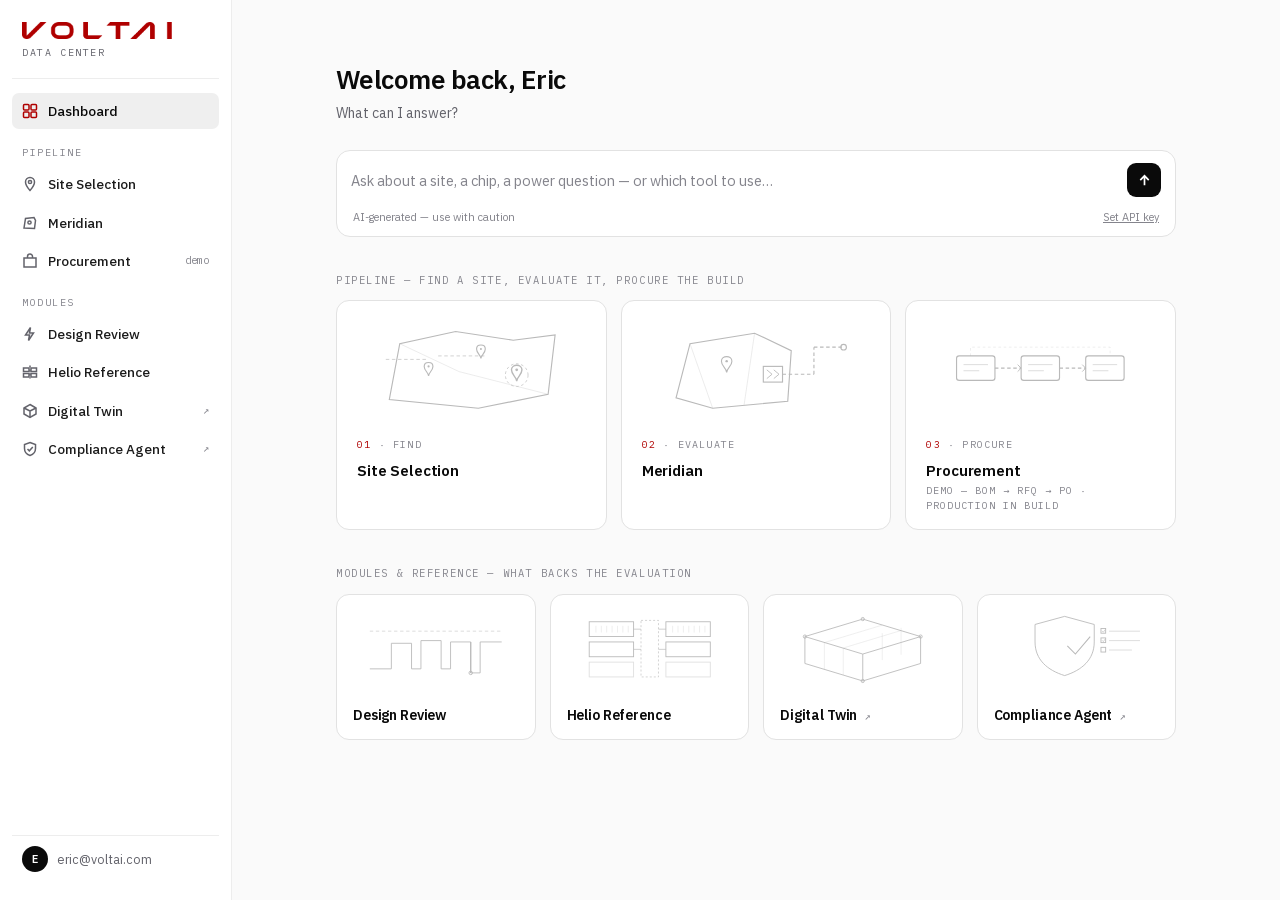
==== index.html @ 2238af54 "Rebuild the power bench as Design Review — brand UI, power sign-off as the first review dimension po" ====
<!DOCTYPE html>
<html lang="en">
<head>
<meta charset="UTF-8">
<meta name="viewport" content="width=device-width, initial-scale=1">
<title>Voltai — Meridian</title>
<style>
@font-face{font-family:'IBM Plex Sans';font-weight:400;font-display:swap;src:url('_ds/voltai-design-system-7885c8b4-a759-488d-b2ef-cdda965c1e8a/assets/fonts/IBMPlexSans-400.woff2') format('woff2')}
@font-face{font-family:'IBM Plex Sans';font-weight:500;font-display:swap;src:url('_ds/voltai-design-system-7885c8b4-a759-488d-b2ef-cdda965c1e8a/assets/fonts/IBMPlexSans-500.woff2') format('woff2')}
@font-face{font-family:'IBM Plex Sans';font-weight:600;font-display:swap;src:url('_ds/voltai-design-system-7885c8b4-a759-488d-b2ef-cdda965c1e8a/assets/fonts/IBMPlexSans-600.woff2') format('woff2')}
@font-face{font-family:'IBM Plex Mono';font-weight:400;font-display:swap;src:url('_ds/voltai-design-system-7885c8b4-a759-488d-b2ef-cdda965c1e8a/assets/fonts/IBMPlexMono-400.woff2') format('woff2')}

:root{
  --bg:#fafafa; --surface:#ffffff;
  --ink:#0a0a0a; --body:#1c1c1c; --muted:#63636b; --faint:#84848c;
  --border:#e2e2e2; --hairline:rgba(0,0,0,.07); --border-strong:#c8c8c8;
  --red:#AF0000; --red-tint:#fbeeee;
  --f:'IBM Plex Sans',-apple-system,sans-serif; --m:'IBM Plex Mono',monospace;
}
*{box-sizing:border-box;margin:0;padding:0}
html,body{height:100%}
body{background:var(--bg);color:var(--body);font-family:var(--f);font-size:14px;line-height:1.5;display:flex;min-height:100dvh}
::selection{background:var(--red-tint);color:var(--ink)}
button,input{font-family:var(--f)}

/* ── SIDEBAR ──────────────────────────────────────────────────────────── */
aside{width:232px;flex-shrink:0;background:var(--surface);border-right:1px solid var(--hairline);display:flex;flex-direction:column;padding:18px 12px}
.logo{display:flex;flex-direction:column;gap:6px;padding:4px 10px 18px;border-bottom:1px solid var(--hairline);margin-bottom:14px}
.logo img{height:17px;width:auto;align-self:flex-start}
.logo .sub{font-family:var(--m);font-size:10px;letter-spacing:.16em;text-transform:uppercase;color:var(--muted)}
nav{display:flex;flex-direction:column;gap:2px}
nav a{display:flex;align-items:center;gap:10px;padding:8px 10px;border-radius:7px;color:var(--body);text-decoration:none;font-size:13.5px;font-weight:500;transition:background .1s}
nav a:hover{background:#f2f2f2}
nav a.on{background:#efefef;color:var(--ink)}
nav a.soon{color:var(--faint);cursor:default}
nav a.soon:hover{background:none}
nav a .ic{width:16px;height:16px;flex-shrink:0;color:var(--muted)}
nav a.on .ic{color:var(--red)}
nav a .ext{margin-left:auto;font-family:var(--m);font-size:10.5px;color:var(--faint)}
nav .sep{font-family:var(--m);font-size:10px;letter-spacing:.15em;text-transform:uppercase;color:var(--faint);padding:14px 10px 4px}
.user{margin-top:auto;display:flex;align-items:center;gap:9px;padding:10px;border-top:1px solid var(--hairline);font-size:12.5px;color:var(--muted)}
.user .dot{width:26px;height:26px;border-radius:50%;background:var(--ink);color:#fff;display:flex;align-items:center;justify-content:center;font-size:11px;font-weight:600}

/* ── MAIN ─────────────────────────────────────────────────────────────── */
main{flex:1;overflow-y:auto;display:flex;justify-content:center}
.wrap{width:100%;max-width:920px;padding:60px 40px 48px}
h1{font-size:26px;font-weight:600;letter-spacing:-.02em;color:var(--ink)}
.sub-greet{color:var(--muted);margin-top:4px;font-size:14px}

/* chat */
.chat{margin-top:26px;background:var(--surface);border:1px solid var(--border);border-radius:14px;overflow:hidden;transition:border-color .15s}
.chat:focus-within{border-color:var(--border-strong)}
.thread{display:none;max-height:380px;overflow-y:auto;padding:18px 18px 6px;flex-direction:column;gap:12px}
.thread.on{display:flex}
.msg{max-width:85%;padding:9px 13px;border-radius:11px;font-size:13.5px;white-space:pre-wrap;line-height:1.55}
.msg.user{align-self:flex-end;background:var(--ink);color:#fff}
.msg.bot{align-self:flex-start;background:#f4f4f4;color:var(--body)}
.msg.err{align-self:flex-start;background:var(--red-tint);color:var(--red);font-family:var(--m);font-size:12px}
.chat-row{display:flex;align-items:center;gap:10px;padding:12px 14px}
.chat-row input{flex:1;border:none;outline:none;font-size:14.5px;background:none;color:var(--ink)}
.chat-row input::placeholder{color:var(--faint)}
.send{width:34px;height:34px;border-radius:9px;border:none;background:var(--ink);color:#fff;cursor:pointer;display:flex;align-items:center;justify-content:center;flex-shrink:0;transition:background .12s}
.send:hover{background:#333}
.send:disabled{background:#ccc;cursor:default}
.chat-foot{display:flex;align-items:center;justify-content:space-between;padding:0 16px 10px;font-size:11px;color:var(--faint)}
.chat-foot button{background:none;border:none;color:var(--faint);cursor:pointer;font-size:11px;text-decoration:underline}
.keyrow{display:none;padding:10px 16px;border-top:1px solid var(--hairline);gap:8px;align-items:center}
.keyrow.on{display:flex}
.keyrow input{flex:1;border:1px solid var(--border);border-radius:7px;padding:7px 10px;font-family:var(--m);font-size:12px}
.keyrow button{border:none;background:var(--ink);color:#fff;border-radius:7px;padding:7px 14px;font-size:12.5px;cursor:pointer}
.keyrow .hint{font-size:11px;color:var(--faint)}

/* tool grid — graphic + title only */
.grid-sep{font-family:var(--m);font-size:10.5px;letter-spacing:.15em;text-transform:uppercase;color:var(--faint);margin:36px 0 12px}
.tools{display:grid;grid-template-columns:repeat(3,1fr);gap:14px}
.tools.mods{grid-template-columns:repeat(4,1fr)}
.tools.mods .tool{padding:16px 16px 13px}
.tools.mods .tool svg{max-height:74px}
.tools.mods .tool h2{font-size:14px}
@media(max-width:900px){.tools,.tools.mods{grid-template-columns:repeat(2,1fr)}}
.tool .step{font-family:var(--m);font-size:10px;letter-spacing:.12em;text-transform:uppercase;color:var(--faint);margin-bottom:8px}
.tool .step b{color:var(--red);font-weight:500}
.tool.soon .step b{color:var(--faint)}
.tool{display:flex;flex-direction:column;background:var(--surface);border:1px solid var(--border);border-radius:13px;padding:20px 20px 16px;text-decoration:none;color:var(--body);transition:border-color .13s,box-shadow .13s,transform .13s}
.tool:hover{border-color:var(--border-strong);box-shadow:0 4px 18px rgba(0,0,0,.06);transform:translateY(-2px)}
.tool .motif{color:#b9b9b9;margin-bottom:14px;transition:color .13s}
.tool:hover .motif{color:var(--red)}
.tool svg{width:100%;height:auto;max-height:96px}
.tool h2{font-size:15px;font-weight:600;letter-spacing:-.01em;color:var(--ink);display:flex;align-items:baseline;gap:7px}
.tool h2 .ext{font-family:var(--m);font-size:10.5px;color:var(--faint);font-weight:400}
.tool.soon{border-style:dashed;cursor:default}
.tool.soon:hover{border-color:var(--border);box-shadow:none;transform:none}
.tool.soon:hover .motif{color:#b9b9b9}
.tool.soon h2{color:var(--faint)}
.tool .tag-soon{font-family:var(--m);font-size:10px;letter-spacing:.1em;color:var(--faint);text-transform:uppercase}
@media(prefers-reduced-motion:no-preference){
  .tool{opacity:0;transform:translateY(8px);animation:rise .4s cubic-bezier(.2,.7,.3,1) forwards}
  .tool:nth-child(1){animation-delay:.03s}.tool:nth-child(2){animation-delay:.08s}.tool:nth-child(3){animation-delay:.13s}
  .tool:nth-child(4){animation-delay:.18s}.tool:nth-child(5){animation-delay:.23s}.tool:nth-child(6){animation-delay:.28s}
  @keyframes rise{to{opacity:1;transform:none}}
  .tool:hover{transform:translateY(-2px)}
}
</style>
</head>
<body>

<aside>
  <div class="logo">
    <img src="_ds/voltai-logo-red.png" alt="Voltai">
    <span class="sub">Data Center</span>
  </div>
  <nav>
    <a class="on" href="index.html"><svg class="ic" viewBox="0 0 16 16" fill="none" stroke="currentColor" stroke-width="1.5"><rect x="1.5" y="1.5" width="5.5" height="5.5" rx="1"/><rect x="9" y="1.5" width="5.5" height="5.5" rx="1"/><rect x="1.5" y="9" width="5.5" height="5.5" rx="1"/><rect x="9" y="9" width="5.5" height="5.5" rx="1"/></svg>Dashboard</a>
    <span class="sep">Pipeline</span>
    <a href="site-selection.html"><svg class="ic" viewBox="0 0 16 16" fill="none" stroke="currentColor" stroke-width="1.5"><path d="M8 1.5c-2.5 0-4.5 2-4.5 4.5 0 3.5 4.5 8.5 4.5 8.5s4.5-5 4.5-8.5c0-2.5-2-4.5-4.5-4.5Z"/><circle cx="8" cy="6" r="1.6"/></svg>Site Selection</a>
    <a href="site-intelligence.html"><svg class="ic" viewBox="0 0 16 16" fill="none" stroke="currentColor" stroke-width="1.5"><path d="M2 13 3.5 3.5 12 2.5l1.5 3-1 8z"/><circle cx="7.5" cy="7.5" r="1.6"/></svg>Meridian</a>
    <a href="procurement.html"><svg class="ic" viewBox="0 0 16 16" fill="none" stroke="currentColor" stroke-width="1.5"><path d="M2 5h12v9H2z"/><path d="M5.5 5V3.5a2.5 2.5 0 0 1 5 0V5"/></svg>Procurement<span class="ext">demo</span></a>
    <span class="sep">Modules</span>
    <a href="power-signoff.html"><svg class="ic" viewBox="0 0 16 16" fill="none" stroke="currentColor" stroke-width="1.5"><path d="M8.5 1.5 3.5 9h4l-1 5.5 5-7.5h-4z"/></svg>Design Review</a>
    <a href="helio.html"><svg class="ic" viewBox="0 0 16 16" fill="none" stroke="currentColor" stroke-width="1.5"><rect x="1.5" y="4" width="5.5" height="3.5"/><rect x="9" y="4" width="5.5" height="3.5"/><rect x="1.5" y="9.5" width="5.5" height="3.5"/><rect x="9" y="9.5" width="5.5" height="3.5"/><path d="M8 1.5v13" stroke-dasharray="2 2"/></svg>Helio Reference</a>
    <a href="http://51.21.243.237:5173/" target="_blank" rel="noopener"><svg class="ic" viewBox="0 0 16 16" fill="none" stroke="currentColor" stroke-width="1.5"><path d="M8 1.5 14 5v6l-6 3.5L2 11V5z"/><path d="M8 8 14 5M8 8 2 5M8 8v6.5"/></svg>Digital Twin<span class="ext">↗</span></a>
    <a href="http://13.61.152.27/quick-check" target="_blank" rel="noopener"><svg class="ic" viewBox="0 0 16 16" fill="none" stroke="currentColor" stroke-width="1.5"><path d="M8 1.5 13.5 3.5v4c0 3.5-2.5 6-5.5 7-3-1-5.5-3.5-5.5-7v-4z"/><path d="m5.5 8 1.8 1.8L10.8 6"/></svg>Compliance Agent<span class="ext">↗</span></a>
  </nav>
  <div class="user"><span class="dot">E</span>eric@voltai.com</div>
</aside>

<main>
  <div class="wrap">
    <h1>Welcome back, Eric</h1>
    <div class="sub-greet">What can I answer?</div>

    <div class="chat">
      <div class="thread" id="thread"></div>
      <div class="chat-row">
        <input id="chat-in" type="text" placeholder="Ask about a site, a chip, a power question — or which tool to use…" onkeydown="if(event.key==='Enter')sendChat()">
        <button class="send" id="send-btn" onclick="sendChat()" aria-label="Send">
          <svg width="15" height="15" viewBox="0 0 16 16" fill="none" stroke="currentColor" stroke-width="1.8"><path d="M8 13V3M3.5 7.5 8 3l4.5 4.5"/></svg>
        </button>
      </div>
      <div class="keyrow" id="keyrow">
        <input id="key-in" type="password" placeholder="sk-ant-… (stored only in this browser)">
        <button onclick="saveKey()">Save</button>
      </div>
      <div class="chat-foot">
        <span>AI-generated — use with caution</span>
        <button onclick="toggleKey()" id="key-toggle">Set API key</button>
      </div>
    </div>

    <div class="grid-sep">Pipeline — find a site, evaluate it, procure the build</div>
    <div class="tools">
      <a class="tool" href="site-selection.html">
        <div class="motif"><svg viewBox="0 0 220 110" fill="none" stroke="currentColor" stroke-width="1.3">
          <path d="M16 90 L28 26 L92 12 L158 22 L206 16 L198 84 L118 100 Z"/>
          <path d="M28 26 L96 58 L198 84" stroke-width=".7" opacity=".45"/>
          <path d="M12 44 H58 M72 40 H128" stroke-dasharray="4 3" stroke-width=".9" opacity=".8"/>
          <path d="M56 52 c0 -6 10 -6 10 0 c0 5 -5 7 -5 11 c0 -4 -5 -6 -5 -11 Z"/>
          <circle cx="61" cy="52" r="1.2" fill="currentColor" stroke="none"/>
          <path d="M116 32 c0 -6 10 -6 10 0 c0 5 -5 7 -5 11 c0 -4 -5 -6 -5 -11 Z"/>
          <circle cx="121" cy="32" r="1.2" fill="currentColor" stroke="none"/>
          <path d="M156 56 c0 -7 12 -7 12 0 c0 6 -6 8 -6 13 c0 -5 -6 -7 -6 -13 Z" stroke-width="1.6"/>
          <circle cx="162" cy="56" r="1.6" fill="currentColor" stroke="none"/>
          <circle cx="162" cy="62" r="13" stroke-dasharray="3 3" stroke-width=".8"/>
        </svg></div>
        <span class="step"><b>01</b> · Find</span>
        <h2>Site Selection</h2>
      </a>

      <a class="tool" href="site-intelligence.html">
        <div class="motif"><svg viewBox="0 0 220 110" fill="none" stroke="currentColor" stroke-width="1.3">
          <path d="M18 88 L34 26 L108 14 L150 34 L146 92 L60 100 Z"/>
          <path d="M34 26 L60 100 M108 14 L96 96" stroke-width=".7" opacity=".45"/>
          <rect x="118" y="52" width="22" height="18"/>
          <path d="M122 56 l6 5 -6 5 M130 56 l6 5 -6 5" stroke-width="1"/>
          <path d="M140 61 H176 M176 61 V30 M176 30 H210" stroke-dasharray="4 3"/>
          <circle cx="210" cy="30" r="3.2"/>
          <path d="M70 46 c0 -7 12 -7 12 0 c0 6 -6 8 -6 13 c0 -5 -6 -7 -6 -13 Z"/>
          <circle cx="76" cy="46" r="1.4" fill="currentColor" stroke="none"/>
        </svg></div>
        <span class="step"><b>02</b> · Evaluate</span>
        <h2>Meridian</h2>
      </a>

      <a class="tool" href="procurement.html">
        <div class="motif"><svg viewBox="0 0 220 110" fill="none" stroke="currentColor" stroke-width="1.3">
          <rect x="14" y="40" width="44" height="28" rx="3"/>
          <rect x="88" y="40" width="44" height="28" rx="3"/>
          <rect x="162" y="40" width="44" height="28" rx="3"/>
          <path d="M58 54 H88 M132 54 H162" stroke-dasharray="4 3"/>
          <path d="M84 50 l4 4 -4 4 M158 50 l4 4 -4 4" stroke-width="1"/>
          <path d="M22 50 h28 M22 57 h18" stroke-width=".8" opacity=".7"/>
          <path d="M96 50 h28 M96 57 h18" stroke-width=".8" opacity=".7"/>
          <path d="M170 50 h28 M170 57 h18" stroke-width=".8" opacity=".7"/>
          <path d="M30 40 V30 h160 v10" stroke-width=".7" opacity=".4" stroke-dasharray="3 3"/>
        </svg></div>
        <span class="step"><b>03</b> · Procure</span>
        <h2>Procurement</h2>
        <span class="tag-soon">Demo — BOM → RFQ → PO · production in build</span>
      </a>
    </div>

    <div class="grid-sep">Modules &amp; reference — what backs the evaluation</div>
    <div class="tools mods">
      <a class="tool" href="power-signoff.html">
        <div class="motif"><svg viewBox="0 0 220 110" fill="none" stroke="currentColor" stroke-width="1.3">
          <path d="M12 30 H208" stroke-dasharray="5 4" stroke-width=".9" opacity=".8"/>
          <path d="M12 86 L44 86 L44 48 L74 48 L74 86 L88 86 L88 44 L118 44 L118 86 L132 86 L132 46 L162 46 L162 92 L176 92 L176 46 L208 46" stroke-linejoin="round"/>
          <path d="M162 46 L162 92" stroke-width="1.6"/>
          <circle cx="162" cy="92" r="2.6"/>
        </svg></div>
        <h2>Design Review</h2>
      </a>

      <a class="tool" href="helio.html">
        <div class="motif"><svg viewBox="0 0 220 110" fill="none" stroke="currentColor" stroke-width="1.3">
          <rect x="97" y="14" width="26" height="84" stroke-dasharray="3 3" stroke-width=".9"/>
          <rect x="20" y="16" width="66" height="22"/><rect x="20" y="46" width="66" height="22"/>
          <rect x="20" y="76" width="66" height="22" opacity=".45"/>
          <rect x="134" y="16" width="66" height="22"/><rect x="134" y="46" width="66" height="22"/>
          <rect x="134" y="76" width="66" height="22" opacity=".45"/>
          <path d="M86 27 H97 M86 57 H97 M123 27 H134 M123 57 H134" stroke-width="1"/>
          <path d="M30 22 v10 M38 22 v10 M46 22 v10 M54 22 v10 M62 22 v10 M70 22 v10 M78 22 v10" stroke-width=".6" opacity=".6"/>
          <path d="M144 22 v10 M152 22 v10 M160 22 v10 M168 22 v10 M176 22 v10 M184 22 v10 M192 22 v10" stroke-width=".6" opacity=".6"/>
        </svg></div>
        <h2>Helio Reference</h2>
      </a>

      <a class="tool" href="http://51.21.243.237:5173/" target="_blank" rel="noopener">
        <div class="motif"><svg viewBox="0 0 220 110" fill="none" stroke="currentColor" stroke-width="1.3">
          <path d="M110 12 L196 38 L110 64 L24 38 Z"/>
          <path d="M24 38 V78 L110 104 L196 78 V38"/>
          <path d="M110 64 V104"/>
          <path d="M53 47 L139 21 M81 55 L167 29" stroke-width=".7" opacity=".5"/>
          <path d="M53 47 V87 M81 55 V95 M139 73 V33 M167 65 V25" stroke-width=".7" opacity=".5"/>
          <circle cx="110" cy="12" r="2.4"/><circle cx="196" cy="38" r="2.4"/><circle cx="24" cy="38" r="2.4"/><circle cx="110" cy="104" r="2.4"/>
        </svg></div>
        <h2>Digital Twin <span class="ext">↗</span></h2>
      </a>

      <a class="tool" href="http://13.61.152.27/quick-check" target="_blank" rel="noopener">
        <div class="motif"><svg viewBox="0 0 220 110" fill="none" stroke="currentColor" stroke-width="1.3">
          <path d="M74 8 L118 20 v26 c0 26 -18 42 -44 50 C48 88 30 72 30 46 V20 Z" transform="translate(18 0)"/>
          <path d="m78 52 12 12 22 -26" transform="translate(18 0)" stroke-width="1.6"/>
          <path d="M158 30 h46 M158 44 h46 M158 58 h34" stroke-width="1" opacity=".7"/>
          <rect x="146" y="26" width="7" height="7"/><path d="m147.5 29.5 2 2 3-4" stroke-width=".9"/>
          <rect x="146" y="40" width="7" height="7"/><path d="m147.5 43.5 2 2 3-4" stroke-width=".9"/>
          <rect x="146" y="54" width="7" height="7"/>
        </svg></div>
        <h2>Compliance Agent <span class="ext">↗</span></h2>
      </a>
    </div>
  </div>
</main>

<script>
// ── Claude-powered dashboard chat ─────────────────────────────────────────
// Calls the Anthropic API directly from the browser. The API key is entered
// by the user and kept in localStorage only — never committed, never sent
// anywhere except api.anthropic.com.
const SYSTEM = `You are the assistant on Voltai's Data Center dashboard — an internal toolkit organized as a pipeline: find a site, evaluate it, procure the build. Be concise and direct.
Pipeline (relative links work):
- Site Selection (site-selection.html): map + tracker of candidate powered sites (pipeline and prospecting, synced from the team's site sheet). Click a site to evaluate it in Meridian.
- Meridian (site-intelligence.html): the core product — takes a utility study or site power claim and evaluates compute readiness: per-chip compute design, MFU at scale, workload power verdicts, envelope check, economics sensitivity, off-taker spec sheet.
- Procurement (procurement.html): demo of the BOM → RFQ → PO flow — receives Meridian's Build-tab BOM, matches lines to a vendor library, drafts printable RFQs. Production version (equipment-library backed) is in build.
Modules & reference:
- Design Review (power-signoff.html): the deep-dive review bench behind Meridian's inline verdict — a facility electrical design (scaled Helio block or the EPC's actual values) stress-tested against AI workload transients (UPS/genset/BESS, ramp, oscillation), pass/warn/fail. Power sign-off is the first review dimension; cooling and network are roadmap.
- Helio Reference (helio.html): the 2N reference architecture (10→100 MW block) Meridian validates against.
- Digital Twin (http://51.21.243.237:5173/): interactive 3D facility simulator.
- Compliance Agent (http://13.61.152.27/quick-check): upload documents, run compliance checks against frameworks (ASHRAE TC9.9, NVIDIA DSX CDU, IEC).
Key concepts you can explain: training vs inference power behavior, MFU, synchronized fleet transients, chip power profiles (GB300 on-board smoothing), the envelope check, supply vs demand. When a question is better answered inside a tool, say which tool and why.`;

const chatMessages = [];
let busy = false;

function getKey(){ return localStorage.getItem('anthropic_key') || ''; }
function toggleKey(){ document.getElementById('keyrow').classList.toggle('on'); }
function saveKey(){
  const v = document.getElementById('key-in').value.trim();
  if (v) { localStorage.setItem('anthropic_key', v); document.getElementById('keyrow').classList.remove('on'); bubble('bot','API key saved (this browser only). Ask away.'); }
}
function bubble(cls, text){
  const t = document.getElementById('thread');
  t.classList.add('on');
  const d = document.createElement('div');
  d.className = 'msg ' + cls;
  d.textContent = text;
  t.appendChild(d);
  t.scrollTop = t.scrollHeight;
  return d;
}
async function sendChat(){
  if (busy) return;
  const inp = document.getElementById('chat-in');
  const text = inp.value.trim();
  if (!text) return;
  if (!getKey()) { document.getElementById('keyrow').classList.add('on'); bubble('err','Set your Anthropic API key first (bottom right) — it stays in this browser.'); return; }
  inp.value = '';
  bubble('user', text);
  chatMessages.push({role:'user', content:text});
  const pending = bubble('bot','…');
  busy = true; document.getElementById('send-btn').disabled = true;
  try {
    const res = await fetch('https://api.anthropic.com/v1/messages', {
      method:'POST',
      headers:{
        'content-type':'application/json',
        'x-api-key': getKey(),
        'anthropic-version':'2023-06-01',
        'anthropic-dangerous-direct-browser-access':'true',
      },
      body: JSON.stringify({
        model:'claude-opus-4-8',
        max_tokens:1024,
        system:SYSTEM,
        messages:chatMessages,
      }),
    });
    const data = await res.json();
    if (!res.ok) throw new Error(data?.error?.message || ('HTTP '+res.status));
    if (data.stop_reason === 'refusal') throw new Error('Request declined by safety classifiers.');
    const reply = (data.content||[]).filter(b=>b.type==='text').map(b=>b.text).join('\n') || '(empty response)';
    pending.textContent = reply;
    chatMessages.push({role:'assistant', content:reply});
  } catch(e) {
    pending.className = 'msg err';
    pending.textContent = 'Error: ' + e.message;
    chatMessages.pop(); // drop the failed user turn so retry is clean
  } finally {
    busy = false; document.getElementById('send-btn').disabled = false;
  }
}
</script>
</body>
</html>
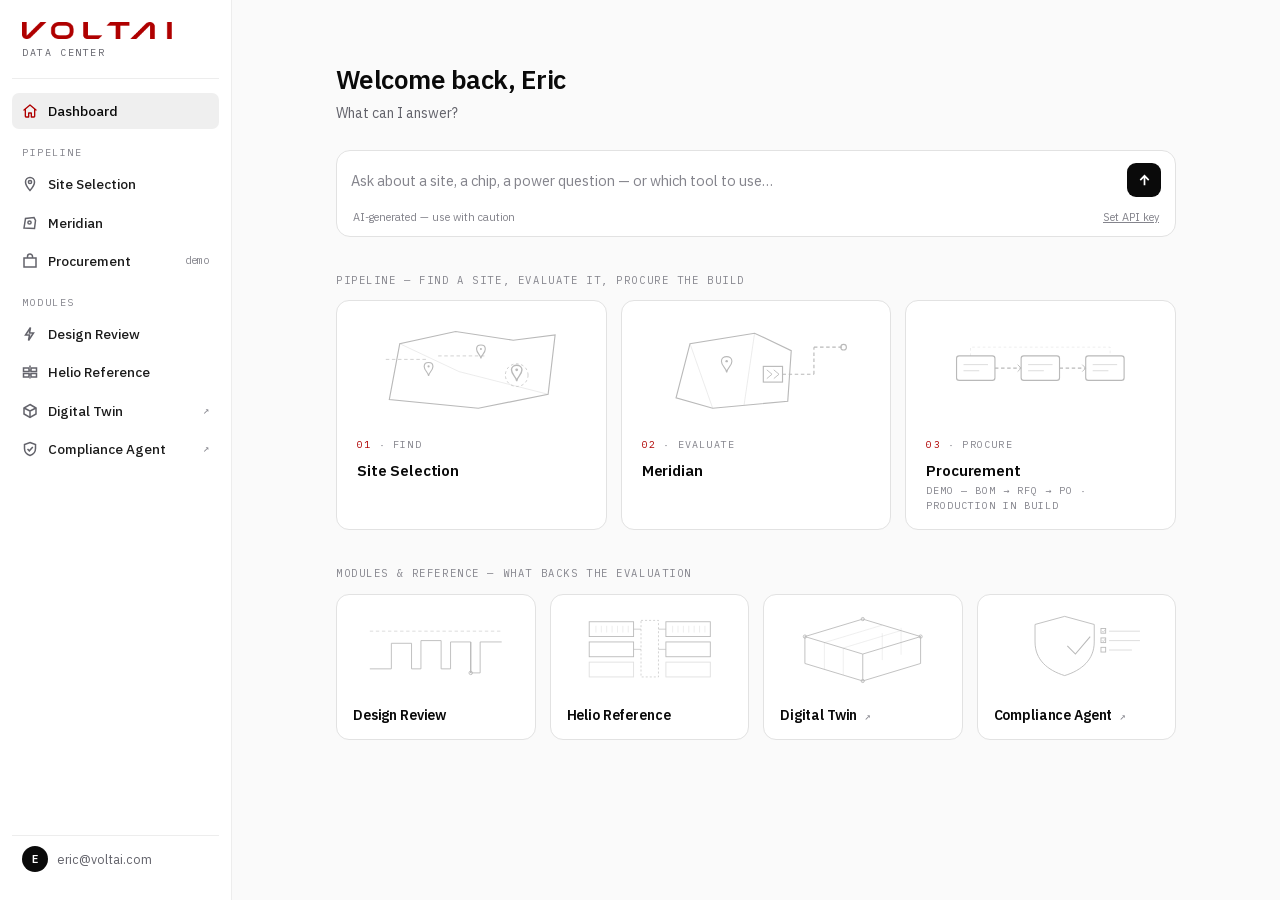
==== commit 24a24f84: "update dashboard icon" ====
--- a/index.html
+++ b/index.html
@@ -1,263 +1,777 @@
 <!DOCTYPE html>
 <html lang="en">
+
 <head>
-<meta charset="UTF-8">
-<meta name="viewport" content="width=device-width, initial-scale=1">
-<title>Voltai — Meridian</title>
-<style>
-@font-face{font-family:'IBM Plex Sans';font-weight:400;font-display:swap;src:url('_ds/voltai-design-system-7885c8b4-a759-488d-b2ef-cdda965c1e8a/assets/fonts/IBMPlexSans-400.woff2') format('woff2')}
-@font-face{font-family:'IBM Plex Sans';font-weight:500;font-display:swap;src:url('_ds/voltai-design-system-7885c8b4-a759-488d-b2ef-cdda965c1e8a/assets/fonts/IBMPlexSans-500.woff2') format('woff2')}
-@font-face{font-family:'IBM Plex Sans';font-weight:600;font-display:swap;src:url('_ds/voltai-design-system-7885c8b4-a759-488d-b2ef-cdda965c1e8a/assets/fonts/IBMPlexSans-600.woff2') format('woff2')}
-@font-face{font-family:'IBM Plex Mono';font-weight:400;font-display:swap;src:url('_ds/voltai-design-system-7885c8b4-a759-488d-b2ef-cdda965c1e8a/assets/fonts/IBMPlexMono-400.woff2') format('woff2')}
-
-:root{
-  --bg:#fafafa; --surface:#ffffff;
-  --ink:#0a0a0a; --body:#1c1c1c; --muted:#63636b; --faint:#84848c;
-  --border:#e2e2e2; --hairline:rgba(0,0,0,.07); --border-strong:#c8c8c8;
-  --red:#AF0000; --red-tint:#fbeeee;
-  --f:'IBM Plex Sans',-apple-system,sans-serif; --m:'IBM Plex Mono',monospace;
-}
-*{box-sizing:border-box;margin:0;padding:0}
-html,body{height:100%}
-body{background:var(--bg);color:var(--body);font-family:var(--f);font-size:14px;line-height:1.5;display:flex;min-height:100dvh}
-::selection{background:var(--red-tint);color:var(--ink)}
-button,input{font-family:var(--f)}
-
-/* ── SIDEBAR ──────────────────────────────────────────────────────────── */
-aside{width:232px;flex-shrink:0;background:var(--surface);border-right:1px solid var(--hairline);display:flex;flex-direction:column;padding:18px 12px}
-.logo{display:flex;flex-direction:column;gap:6px;padding:4px 10px 18px;border-bottom:1px solid var(--hairline);margin-bottom:14px}
-.logo img{height:17px;width:auto;align-self:flex-start}
-.logo .sub{font-family:var(--m);font-size:10px;letter-spacing:.16em;text-transform:uppercase;color:var(--muted)}
-nav{display:flex;flex-direction:column;gap:2px}
-nav a{display:flex;align-items:center;gap:10px;padding:8px 10px;border-radius:7px;color:var(--body);text-decoration:none;font-size:13.5px;font-weight:500;transition:background .1s}
-nav a:hover{background:#f2f2f2}
-nav a.on{background:#efefef;color:var(--ink)}
-nav a.soon{color:var(--faint);cursor:default}
-nav a.soon:hover{background:none}
-nav a .ic{width:16px;height:16px;flex-shrink:0;color:var(--muted)}
-nav a.on .ic{color:var(--red)}
-nav a .ext{margin-left:auto;font-family:var(--m);font-size:10.5px;color:var(--faint)}
-nav .sep{font-family:var(--m);font-size:10px;letter-spacing:.15em;text-transform:uppercase;color:var(--faint);padding:14px 10px 4px}
-.user{margin-top:auto;display:flex;align-items:center;gap:9px;padding:10px;border-top:1px solid var(--hairline);font-size:12.5px;color:var(--muted)}
-.user .dot{width:26px;height:26px;border-radius:50%;background:var(--ink);color:#fff;display:flex;align-items:center;justify-content:center;font-size:11px;font-weight:600}
-
-/* ── MAIN ─────────────────────────────────────────────────────────────── */
-main{flex:1;overflow-y:auto;display:flex;justify-content:center}
-.wrap{width:100%;max-width:920px;padding:60px 40px 48px}
-h1{font-size:26px;font-weight:600;letter-spacing:-.02em;color:var(--ink)}
-.sub-greet{color:var(--muted);margin-top:4px;font-size:14px}
-
-/* chat */
-.chat{margin-top:26px;background:var(--surface);border:1px solid var(--border);border-radius:14px;overflow:hidden;transition:border-color .15s}
-.chat:focus-within{border-color:var(--border-strong)}
-.thread{display:none;max-height:380px;overflow-y:auto;padding:18px 18px 6px;flex-direction:column;gap:12px}
-.thread.on{display:flex}
-.msg{max-width:85%;padding:9px 13px;border-radius:11px;font-size:13.5px;white-space:pre-wrap;line-height:1.55}
-.msg.user{align-self:flex-end;background:var(--ink);color:#fff}
-.msg.bot{align-self:flex-start;background:#f4f4f4;color:var(--body)}
-.msg.err{align-self:flex-start;background:var(--red-tint);color:var(--red);font-family:var(--m);font-size:12px}
-.chat-row{display:flex;align-items:center;gap:10px;padding:12px 14px}
-.chat-row input{flex:1;border:none;outline:none;font-size:14.5px;background:none;color:var(--ink)}
-.chat-row input::placeholder{color:var(--faint)}
-.send{width:34px;height:34px;border-radius:9px;border:none;background:var(--ink);color:#fff;cursor:pointer;display:flex;align-items:center;justify-content:center;flex-shrink:0;transition:background .12s}
-.send:hover{background:#333}
-.send:disabled{background:#ccc;cursor:default}
-.chat-foot{display:flex;align-items:center;justify-content:space-between;padding:0 16px 10px;font-size:11px;color:var(--faint)}
-.chat-foot button{background:none;border:none;color:var(--faint);cursor:pointer;font-size:11px;text-decoration:underline}
-.keyrow{display:none;padding:10px 16px;border-top:1px solid var(--hairline);gap:8px;align-items:center}
-.keyrow.on{display:flex}
-.keyrow input{flex:1;border:1px solid var(--border);border-radius:7px;padding:7px 10px;font-family:var(--m);font-size:12px}
-.keyrow button{border:none;background:var(--ink);color:#fff;border-radius:7px;padding:7px 14px;font-size:12.5px;cursor:pointer}
-.keyrow .hint{font-size:11px;color:var(--faint)}
-
-/* tool grid — graphic + title only */
-.grid-sep{font-family:var(--m);font-size:10.5px;letter-spacing:.15em;text-transform:uppercase;color:var(--faint);margin:36px 0 12px}
-.tools{display:grid;grid-template-columns:repeat(3,1fr);gap:14px}
-.tools.mods{grid-template-columns:repeat(4,1fr)}
-.tools.mods .tool{padding:16px 16px 13px}
-.tools.mods .tool svg{max-height:74px}
-.tools.mods .tool h2{font-size:14px}
-@media(max-width:900px){.tools,.tools.mods{grid-template-columns:repeat(2,1fr)}}
-.tool .step{font-family:var(--m);font-size:10px;letter-spacing:.12em;text-transform:uppercase;color:var(--faint);margin-bottom:8px}
-.tool .step b{color:var(--red);font-weight:500}
-.tool.soon .step b{color:var(--faint)}
-.tool{display:flex;flex-direction:column;background:var(--surface);border:1px solid var(--border);border-radius:13px;padding:20px 20px 16px;text-decoration:none;color:var(--body);transition:border-color .13s,box-shadow .13s,transform .13s}
-.tool:hover{border-color:var(--border-strong);box-shadow:0 4px 18px rgba(0,0,0,.06);transform:translateY(-2px)}
-.tool .motif{color:#b9b9b9;margin-bottom:14px;transition:color .13s}
-.tool:hover .motif{color:var(--red)}
-.tool svg{width:100%;height:auto;max-height:96px}
-.tool h2{font-size:15px;font-weight:600;letter-spacing:-.01em;color:var(--ink);display:flex;align-items:baseline;gap:7px}
-.tool h2 .ext{font-family:var(--m);font-size:10.5px;color:var(--faint);font-weight:400}
-.tool.soon{border-style:dashed;cursor:default}
-.tool.soon:hover{border-color:var(--border);box-shadow:none;transform:none}
-.tool.soon:hover .motif{color:#b9b9b9}
-.tool.soon h2{color:var(--faint)}
-.tool .tag-soon{font-family:var(--m);font-size:10px;letter-spacing:.1em;color:var(--faint);text-transform:uppercase}
-@media(prefers-reduced-motion:no-preference){
-  .tool{opacity:0;transform:translateY(8px);animation:rise .4s cubic-bezier(.2,.7,.3,1) forwards}
-  .tool:nth-child(1){animation-delay:.03s}.tool:nth-child(2){animation-delay:.08s}.tool:nth-child(3){animation-delay:.13s}
-  .tool:nth-child(4){animation-delay:.18s}.tool:nth-child(5){animation-delay:.23s}.tool:nth-child(6){animation-delay:.28s}
-  @keyframes rise{to{opacity:1;transform:none}}
-  .tool:hover{transform:translateY(-2px)}
-}
-</style>
+  <meta charset="UTF-8">
+  <meta name="viewport" content="width=device-width, initial-scale=1">
+  <title>Voltai — Meridian</title>
+  <style>
+    @font-face {
+      font-family: 'IBM Plex Sans';
+      font-weight: 400;
+      font-display: swap;
+      src: url('_ds/voltai-design-system-7885c8b4-a759-488d-b2ef-cdda965c1e8a/assets/fonts/IBMPlexSans-400.woff2') format('woff2')
+    }
+
+    @font-face {
+      font-family: 'IBM Plex Sans';
+      font-weight: 500;
+      font-display: swap;
+      src: url('_ds/voltai-design-system-7885c8b4-a759-488d-b2ef-cdda965c1e8a/assets/fonts/IBMPlexSans-500.woff2') format('woff2')
+    }
+
+    @font-face {
+      font-family: 'IBM Plex Sans';
+      font-weight: 600;
+      font-display: swap;
+      src: url('_ds/voltai-design-system-7885c8b4-a759-488d-b2ef-cdda965c1e8a/assets/fonts/IBMPlexSans-600.woff2') format('woff2')
+    }
+
+    @font-face {
+      font-family: 'IBM Plex Mono';
+      font-weight: 400;
+      font-display: swap;
+      src: url('_ds/voltai-design-system-7885c8b4-a759-488d-b2ef-cdda965c1e8a/assets/fonts/IBMPlexMono-400.woff2') format('woff2')
+    }
+
+    :root {
+      --bg: #fafafa;
+      --surface: #ffffff;
+      --ink: #0a0a0a;
+      --body: #1c1c1c;
+      --muted: #63636b;
+      --faint: #84848c;
+      --border: #e2e2e2;
+      --hairline: rgba(0, 0, 0, .07);
+      --border-strong: #c8c8c8;
+      --red: #AF0000;
+      --red-tint: #fbeeee;
+      --f: 'IBM Plex Sans', -apple-system, sans-serif;
+      --m: 'IBM Plex Mono', monospace;
+    }
+
+    * {
+      box-sizing: border-box;
+      margin: 0;
+      padding: 0
+    }
+
+    html,
+    body {
+      height: 100%
+    }
+
+    body {
+      background: var(--bg);
+      color: var(--body);
+      font-family: var(--f);
+      font-size: 14px;
+      line-height: 1.5;
+      display: flex;
+      min-height: 100dvh
+    }
+
+    ::selection {
+      background: var(--red-tint);
+      color: var(--ink)
+    }
+
+    button,
+    input {
+      font-family: var(--f)
+    }
+
+    /* ── SIDEBAR ──────────────────────────────────────────────────────────── */
+    aside {
+      width: 232px;
+      flex-shrink: 0;
+      background: var(--surface);
+      border-right: 1px solid var(--hairline);
+      display: flex;
+      flex-direction: column;
+      padding: 18px 12px
+    }
+
+    .logo {
+      display: flex;
+      flex-direction: column;
+      gap: 6px;
+      padding: 4px 10px 18px;
+      border-bottom: 1px solid var(--hairline);
+      margin-bottom: 14px
+    }
+
+    .logo img {
+      height: 17px;
+      width: auto;
+      align-self: flex-start
+    }
+
+    .logo .sub {
+      font-family: var(--m);
+      font-size: 10px;
+      letter-spacing: .16em;
+      text-transform: uppercase;
+      color: var(--muted)
+    }
+
+    nav {
+      display: flex;
+      flex-direction: column;
+      gap: 2px
+    }
+
+    nav a {
+      display: flex;
+      align-items: center;
+      gap: 10px;
+      padding: 8px 10px;
+      border-radius: 7px;
+      color: var(--body);
+      text-decoration: none;
+      font-size: 13.5px;
+      font-weight: 500;
+      transition: background .1s
+    }
+
+    nav a:hover {
+      background: #f2f2f2
+    }
+
+    nav a.on {
+      background: #efefef;
+      color: var(--ink)
+    }
+
+    nav a.soon {
+      color: var(--faint);
+      cursor: default
+    }
+
+    nav a.soon:hover {
+      background: none
+    }
+
+    nav a .ic {
+      width: 16px;
+      height: 16px;
+      flex-shrink: 0;
+      color: var(--muted)
+    }
+
+    nav a.on .ic {
+      color: var(--red)
+    }
+
+    nav a .ext {
+      margin-left: auto;
+      font-family: var(--m);
+      font-size: 10.5px;
+      color: var(--faint)
+    }
+
+    nav .sep {
+      font-family: var(--m);
+      font-size: 10px;
+      letter-spacing: .15em;
+      text-transform: uppercase;
+      color: var(--faint);
+      padding: 14px 10px 4px
+    }
+
+    .user {
+      margin-top: auto;
+      display: flex;
+      align-items: center;
+      gap: 9px;
+      padding: 10px;
+      border-top: 1px solid var(--hairline);
+      font-size: 12.5px;
+      color: var(--muted)
+    }
+
+    .user .dot {
+      width: 26px;
+      height: 26px;
+      border-radius: 50%;
+      background: var(--ink);
+      color: #fff;
+      display: flex;
+      align-items: center;
+      justify-content: center;
+      font-size: 11px;
+      font-weight: 600
+    }
+
+    /* ── MAIN ─────────────────────────────────────────────────────────────── */
+    main {
+      flex: 1;
+      overflow-y: auto;
+      display: flex;
+      justify-content: center
+    }
+
+    .wrap {
+      width: 100%;
+      max-width: 920px;
+      padding: 60px 40px 48px
+    }
+
+    h1 {
+      font-size: 26px;
+      font-weight: 600;
+      letter-spacing: -.02em;
+      color: var(--ink)
+    }
+
+    .sub-greet {
+      color: var(--muted);
+      margin-top: 4px;
+      font-size: 14px
+    }
+
+    /* chat */
+    .chat {
+      margin-top: 26px;
+      background: var(--surface);
+      border: 1px solid var(--border);
+      border-radius: 14px;
+      overflow: hidden;
+      transition: border-color .15s
+    }
+
+    .chat:focus-within {
+      border-color: var(--border-strong)
+    }
+
+    .thread {
+      display: none;
+      max-height: 380px;
+      overflow-y: auto;
+      padding: 18px 18px 6px;
+      flex-direction: column;
+      gap: 12px
+    }
+
+    .thread.on {
+      display: flex
+    }
+
+    .msg {
+      max-width: 85%;
+      padding: 9px 13px;
+      border-radius: 11px;
+      font-size: 13.5px;
+      white-space: pre-wrap;
+      line-height: 1.55
+    }
+
+    .msg.user {
+      align-self: flex-end;
+      background: var(--ink);
+      color: #fff
+    }
+
+    .msg.bot {
+      align-self: flex-start;
+      background: #f4f4f4;
+      color: var(--body)
+    }
+
+    .msg.err {
+      align-self: flex-start;
+      background: var(--red-tint);
+      color: var(--red);
+      font-family: var(--m);
+      font-size: 12px
+    }
+
+    .chat-row {
+      display: flex;
+      align-items: center;
+      gap: 10px;
+      padding: 12px 14px
+    }
+
+    .chat-row input {
+      flex: 1;
+      border: none;
+      outline: none;
+      font-size: 14.5px;
+      background: none;
+      color: var(--ink)
+    }
+
+    .chat-row input::placeholder {
+      color: var(--faint)
+    }
+
+    .send {
+      width: 34px;
+      height: 34px;
+      border-radius: 9px;
+      border: none;
+      background: var(--ink);
+      color: #fff;
+      cursor: pointer;
+      display: flex;
+      align-items: center;
+      justify-content: center;
+      flex-shrink: 0;
+      transition: background .12s
+    }
+
+    .send:hover {
+      background: #333
+    }
+
+    .send:disabled {
+      background: #ccc;
+      cursor: default
+    }
+
+    .chat-foot {
+      display: flex;
+      align-items: center;
+      justify-content: space-between;
+      padding: 0 16px 10px;
+      font-size: 11px;
+      color: var(--faint)
+    }
+
+    .chat-foot button {
+      background: none;
+      border: none;
+      color: var(--faint);
+      cursor: pointer;
+      font-size: 11px;
+      text-decoration: underline
+    }
+
+    .keyrow {
+      display: none;
+      padding: 10px 16px;
+      border-top: 1px solid var(--hairline);
+      gap: 8px;
+      align-items: center
+    }
+
+    .keyrow.on {
+      display: flex
+    }
+
+    .keyrow input {
+      flex: 1;
+      border: 1px solid var(--border);
+      border-radius: 7px;
+      padding: 7px 10px;
+      font-family: var(--m);
+      font-size: 12px
+    }
+
+    .keyrow button {
+      border: none;
+      background: var(--ink);
+      color: #fff;
+      border-radius: 7px;
+      padding: 7px 14px;
+      font-size: 12.5px;
+      cursor: pointer
+    }
+
+    .keyrow .hint {
+      font-size: 11px;
+      color: var(--faint)
+    }
+
+    /* tool grid — graphic + title only */
+    .grid-sep {
+      font-family: var(--m);
+      font-size: 10.5px;
+      letter-spacing: .15em;
+      text-transform: uppercase;
+      color: var(--faint);
+      margin: 36px 0 12px
+    }
+
+    .tools {
+      display: grid;
+      grid-template-columns: repeat(3, 1fr);
+      gap: 14px
+    }
+
+    .tools.mods {
+      grid-template-columns: repeat(4, 1fr)
+    }
+
+    .tools.mods .tool {
+      padding: 16px 16px 13px
+    }
+
+    .tools.mods .tool svg {
+      max-height: 74px
+    }
+
+    .tools.mods .tool h2 {
+      font-size: 14px
+    }
+
+    @media(max-width:900px) {
+
+      .tools,
+      .tools.mods {
+        grid-template-columns: repeat(2, 1fr)
+      }
+    }
+
+    .tool .step {
+      font-family: var(--m);
+      font-size: 10px;
+      letter-spacing: .12em;
+      text-transform: uppercase;
+      color: var(--faint);
+      margin-bottom: 8px
+    }
+
+    .tool .step b {
+      color: var(--red);
+      font-weight: 500
+    }
+
+    .tool.soon .step b {
+      color: var(--faint)
+    }
+
+    .tool {
+      display: flex;
+      flex-direction: column;
+      background: var(--surface);
+      border: 1px solid var(--border);
+      border-radius: 13px;
+      padding: 20px 20px 16px;
+      text-decoration: none;
+      color: var(--body);
+      transition: border-color .13s, box-shadow .13s, transform .13s
+    }
+
+    .tool:hover {
+      border-color: var(--border-strong);
+      box-shadow: 0 4px 18px rgba(0, 0, 0, .06);
+      transform: translateY(-2px)
+    }
+
+    .tool .motif {
+      color: #b9b9b9;
+      margin-bottom: 14px;
+      transition: color .13s
+    }
+
+    .tool:hover .motif {
+      color: var(--red)
+    }
+
+    .tool svg {
+      width: 100%;
+      height: auto;
+      max-height: 96px
+    }
+
+    .tool h2 {
+      font-size: 15px;
+      font-weight: 600;
+      letter-spacing: -.01em;
+      color: var(--ink);
+      display: flex;
+      align-items: baseline;
+      gap: 7px
+    }
+
+    .tool h2 .ext {
+      font-family: var(--m);
+      font-size: 10.5px;
+      color: var(--faint);
+      font-weight: 400
+    }
+
+    .tool.soon {
+      border-style: dashed;
+      cursor: default
+    }
+
+    .tool.soon:hover {
+      border-color: var(--border);
+      box-shadow: none;
+      transform: none
+    }
+
+    .tool.soon:hover .motif {
+      color: #b9b9b9
+    }
+
+    .tool.soon h2 {
+      color: var(--faint)
+    }
+
+    .tool .tag-soon {
+      font-family: var(--m);
+      font-size: 10px;
+      letter-spacing: .1em;
+      color: var(--faint);
+      text-transform: uppercase
+    }
+
+    @media(prefers-reduced-motion:no-preference) {
+      .tool {
+        opacity: 0;
+        transform: translateY(8px);
+        animation: rise .4s cubic-bezier(.2, .7, .3, 1) forwards
+      }
+
+      .tool:nth-child(1) {
+        animation-delay: .03s
+      }
+
+      .tool:nth-child(2) {
+        animation-delay: .08s
+      }
+
+      .tool:nth-child(3) {
+        animation-delay: .13s
+      }
+
+      .tool:nth-child(4) {
+        animation-delay: .18s
+      }
+
+      .tool:nth-child(5) {
+        animation-delay: .23s
+      }
+
+      .tool:nth-child(6) {
+        animation-delay: .28s
+      }
+
+      @keyframes rise {
+        to {
+          opacity: 1;
+          transform: none
+        }
+      }
+
+      .tool:hover {
+        transform: translateY(-2px)
+      }
+    }
+  </style>
 </head>
+
 <body>
 
-<aside>
-  <div class="logo">
-    <img src="_ds/voltai-logo-red.png" alt="Voltai">
-    <span class="sub">Data Center</span>
-  </div>
-  <nav>
-    <a class="on" href="index.html"><svg class="ic" viewBox="0 0 16 16" fill="none" stroke="currentColor" stroke-width="1.5"><rect x="1.5" y="1.5" width="5.5" height="5.5" rx="1"/><rect x="9" y="1.5" width="5.5" height="5.5" rx="1"/><rect x="1.5" y="9" width="5.5" height="5.5" rx="1"/><rect x="9" y="9" width="5.5" height="5.5" rx="1"/></svg>Dashboard</a>
-    <span class="sep">Pipeline</span>
-    <a href="site-selection.html"><svg class="ic" viewBox="0 0 16 16" fill="none" stroke="currentColor" stroke-width="1.5"><path d="M8 1.5c-2.5 0-4.5 2-4.5 4.5 0 3.5 4.5 8.5 4.5 8.5s4.5-5 4.5-8.5c0-2.5-2-4.5-4.5-4.5Z"/><circle cx="8" cy="6" r="1.6"/></svg>Site Selection</a>
-    <a href="site-intelligence.html"><svg class="ic" viewBox="0 0 16 16" fill="none" stroke="currentColor" stroke-width="1.5"><path d="M2 13 3.5 3.5 12 2.5l1.5 3-1 8z"/><circle cx="7.5" cy="7.5" r="1.6"/></svg>Meridian</a>
-    <a href="procurement.html"><svg class="ic" viewBox="0 0 16 16" fill="none" stroke="currentColor" stroke-width="1.5"><path d="M2 5h12v9H2z"/><path d="M5.5 5V3.5a2.5 2.5 0 0 1 5 0V5"/></svg>Procurement<span class="ext">demo</span></a>
-    <span class="sep">Modules</span>
-    <a href="power-signoff.html"><svg class="ic" viewBox="0 0 16 16" fill="none" stroke="currentColor" stroke-width="1.5"><path d="M8.5 1.5 3.5 9h4l-1 5.5 5-7.5h-4z"/></svg>Design Review</a>
-    <a href="helio.html"><svg class="ic" viewBox="0 0 16 16" fill="none" stroke="currentColor" stroke-width="1.5"><rect x="1.5" y="4" width="5.5" height="3.5"/><rect x="9" y="4" width="5.5" height="3.5"/><rect x="1.5" y="9.5" width="5.5" height="3.5"/><rect x="9" y="9.5" width="5.5" height="3.5"/><path d="M8 1.5v13" stroke-dasharray="2 2"/></svg>Helio Reference</a>
-    <a href="http://51.21.243.237:5173/" target="_blank" rel="noopener"><svg class="ic" viewBox="0 0 16 16" fill="none" stroke="currentColor" stroke-width="1.5"><path d="M8 1.5 14 5v6l-6 3.5L2 11V5z"/><path d="M8 8 14 5M8 8 2 5M8 8v6.5"/></svg>Digital Twin<span class="ext">↗</span></a>
-    <a href="http://13.61.152.27/quick-check" target="_blank" rel="noopener"><svg class="ic" viewBox="0 0 16 16" fill="none" stroke="currentColor" stroke-width="1.5"><path d="M8 1.5 13.5 3.5v4c0 3.5-2.5 6-5.5 7-3-1-5.5-3.5-5.5-7v-4z"/><path d="m5.5 8 1.8 1.8L10.8 6"/></svg>Compliance Agent<span class="ext">↗</span></a>
-  </nav>
-  <div class="user"><span class="dot">E</span>eric@voltai.com</div>
-</aside>
-
-<main>
-  <div class="wrap">
-    <h1>Welcome back, Eric</h1>
-    <div class="sub-greet">What can I answer?</div>
-
-    <div class="chat">
-      <div class="thread" id="thread"></div>
-      <div class="chat-row">
-        <input id="chat-in" type="text" placeholder="Ask about a site, a chip, a power question — or which tool to use…" onkeydown="if(event.key==='Enter')sendChat()">
-        <button class="send" id="send-btn" onclick="sendChat()" aria-label="Send">
-          <svg width="15" height="15" viewBox="0 0 16 16" fill="none" stroke="currentColor" stroke-width="1.8"><path d="M8 13V3M3.5 7.5 8 3l4.5 4.5"/></svg>
-        </button>
+  <aside>
+    <div class="logo">
+      <img src="_ds/voltai-logo-red.png" alt="Voltai">
+      <span class="sub">Data Center</span>
+    </div>
+    <nav>
+      <a class="on" href="index.html">
+        <svg class="ic" viewBox="0 0 24 24" fill="none" stroke="currentColor" stroke-width="2" stroke-linecap="round"
+          stroke-linejoin="round">
+          <path d="M3 10.5L12 3l9 7.5"></path>
+          <path d="M5 9.5V20a1 1 0 0 0 1 1h4v-6h4v6h4a1 1 0 0 0 1-1V9.5"></path>
+        </svg>
+        Dashboard
+      </a>
+      <span class="sep">Pipeline</span>
+      <a href="site-selection.html"><svg class="ic" viewBox="0 0 16 16" fill="none" stroke="currentColor"
+          stroke-width="1.5">
+          <path d="M8 1.5c-2.5 0-4.5 2-4.5 4.5 0 3.5 4.5 8.5 4.5 8.5s4.5-5 4.5-8.5c0-2.5-2-4.5-4.5-4.5Z" />
+          <circle cx="8" cy="6" r="1.6" />
+        </svg>Site Selection</a>
+      <a href="site-intelligence.html"><svg class="ic" viewBox="0 0 16 16" fill="none" stroke="currentColor"
+          stroke-width="1.5">
+          <path d="M2 13 3.5 3.5 12 2.5l1.5 3-1 8z" />
+          <circle cx="7.5" cy="7.5" r="1.6" />
+        </svg>Meridian</a>
+      <a href="procurement.html"><svg class="ic" viewBox="0 0 16 16" fill="none" stroke="currentColor"
+          stroke-width="1.5">
+          <path d="M2 5h12v9H2z" />
+          <path d="M5.5 5V3.5a2.5 2.5 0 0 1 5 0V5" />
+        </svg>Procurement<span class="ext">demo</span></a>
+      <span class="sep">Modules</span>
+      <a href="power-signoff.html"><svg class="ic" viewBox="0 0 16 16" fill="none" stroke="currentColor"
+          stroke-width="1.5">
+          <path d="M8.5 1.5 3.5 9h4l-1 5.5 5-7.5h-4z" />
+        </svg>Design Review</a>
+      <a href="helio.html"><svg class="ic" viewBox="0 0 16 16" fill="none" stroke="currentColor" stroke-width="1.5">
+          <rect x="1.5" y="4" width="5.5" height="3.5" />
+          <rect x="9" y="4" width="5.5" height="3.5" />
+          <rect x="1.5" y="9.5" width="5.5" height="3.5" />
+          <rect x="9" y="9.5" width="5.5" height="3.5" />
+          <path d="M8 1.5v13" stroke-dasharray="2 2" />
+        </svg>Helio Reference</a>
+      <a href="http://51.21.243.237:5173/" target="_blank" rel="noopener"><svg class="ic" viewBox="0 0 16 16"
+          fill="none" stroke="currentColor" stroke-width="1.5">
+          <path d="M8 1.5 14 5v6l-6 3.5L2 11V5z" />
+          <path d="M8 8 14 5M8 8 2 5M8 8v6.5" />
+        </svg>Digital Twin<span class="ext">↗</span></a>
+      <a href="http://13.61.152.27/quick-check" target="_blank" rel="noopener"><svg class="ic" viewBox="0 0 16 16"
+          fill="none" stroke="currentColor" stroke-width="1.5">
+          <path d="M8 1.5 13.5 3.5v4c0 3.5-2.5 6-5.5 7-3-1-5.5-3.5-5.5-7v-4z" />
+          <path d="m5.5 8 1.8 1.8L10.8 6" />
+        </svg>Compliance Agent<span class="ext">↗</span></a>
+    </nav>
+    <div class="user"><span class="dot">E</span>eric@voltai.com</div>
+  </aside>
+
+  <main>
+    <div class="wrap">
+      <h1>Welcome back, Eric</h1>
+      <div class="sub-greet">What can I answer?</div>
+
+      <div class="chat">
+        <div class="thread" id="thread"></div>
+        <div class="chat-row">
+          <input id="chat-in" type="text"
+            placeholder="Ask about a site, a chip, a power question — or which tool to use…"
+            onkeydown="if(event.key==='Enter')sendChat()">
+          <button class="send" id="send-btn" onclick="sendChat()" aria-label="Send">
+            <svg width="15" height="15" viewBox="0 0 16 16" fill="none" stroke="currentColor" stroke-width="1.8">
+              <path d="M8 13V3M3.5 7.5 8 3l4.5 4.5" />
+            </svg>
+          </button>
+        </div>
+        <div class="keyrow" id="keyrow">
+          <input id="key-in" type="password" placeholder="sk-ant-… (stored only in this browser)">
+          <button onclick="saveKey()">Save</button>
+        </div>
+        <div class="chat-foot">
+          <span>AI-generated — use with caution</span>
+          <button onclick="toggleKey()" id="key-toggle">Set API key</button>
+        </div>
       </div>
-      <div class="keyrow" id="keyrow">
-        <input id="key-in" type="password" placeholder="sk-ant-… (stored only in this browser)">
-        <button onclick="saveKey()">Save</button>
+
+      <div class="grid-sep">Pipeline — find a site, evaluate it, procure the build</div>
+      <div class="tools">
+        <a class="tool" href="site-selection.html">
+          <div class="motif"><svg viewBox="0 0 220 110" fill="none" stroke="currentColor" stroke-width="1.3">
+              <path d="M16 90 L28 26 L92 12 L158 22 L206 16 L198 84 L118 100 Z" />
+              <path d="M28 26 L96 58 L198 84" stroke-width=".7" opacity=".45" />
+              <path d="M12 44 H58 M72 40 H128" stroke-dasharray="4 3" stroke-width=".9" opacity=".8" />
+              <path d="M56 52 c0 -6 10 -6 10 0 c0 5 -5 7 -5 11 c0 -4 -5 -6 -5 -11 Z" />
+              <circle cx="61" cy="52" r="1.2" fill="currentColor" stroke="none" />
+              <path d="M116 32 c0 -6 10 -6 10 0 c0 5 -5 7 -5 11 c0 -4 -5 -6 -5 -11 Z" />
+              <circle cx="121" cy="32" r="1.2" fill="currentColor" stroke="none" />
+              <path d="M156 56 c0 -7 12 -7 12 0 c0 6 -6 8 -6 13 c0 -5 -6 -7 -6 -13 Z" stroke-width="1.6" />
+              <circle cx="162" cy="56" r="1.6" fill="currentColor" stroke="none" />
+              <circle cx="162" cy="62" r="13" stroke-dasharray="3 3" stroke-width=".8" />
+            </svg></div>
+          <span class="step"><b>01</b> · Find</span>
+          <h2>Site Selection</h2>
+        </a>
+
+        <a class="tool" href="site-intelligence.html">
+          <div class="motif"><svg viewBox="0 0 220 110" fill="none" stroke="currentColor" stroke-width="1.3">
+              <path d="M18 88 L34 26 L108 14 L150 34 L146 92 L60 100 Z" />
+              <path d="M34 26 L60 100 M108 14 L96 96" stroke-width=".7" opacity=".45" />
+              <rect x="118" y="52" width="22" height="18" />
+              <path d="M122 56 l6 5 -6 5 M130 56 l6 5 -6 5" stroke-width="1" />
+              <path d="M140 61 H176 M176 61 V30 M176 30 H210" stroke-dasharray="4 3" />
+              <circle cx="210" cy="30" r="3.2" />
+              <path d="M70 46 c0 -7 12 -7 12 0 c0 6 -6 8 -6 13 c0 -5 -6 -7 -6 -13 Z" />
+              <circle cx="76" cy="46" r="1.4" fill="currentColor" stroke="none" />
+            </svg></div>
+          <span class="step"><b>02</b> · Evaluate</span>
+          <h2>Meridian</h2>
+        </a>
+
+        <a class="tool" href="procurement.html">
+          <div class="motif"><svg viewBox="0 0 220 110" fill="none" stroke="currentColor" stroke-width="1.3">
+              <rect x="14" y="40" width="44" height="28" rx="3" />
+              <rect x="88" y="40" width="44" height="28" rx="3" />
+              <rect x="162" y="40" width="44" height="28" rx="3" />
+              <path d="M58 54 H88 M132 54 H162" stroke-dasharray="4 3" />
+              <path d="M84 50 l4 4 -4 4 M158 50 l4 4 -4 4" stroke-width="1" />
+              <path d="M22 50 h28 M22 57 h18" stroke-width=".8" opacity=".7" />
+              <path d="M96 50 h28 M96 57 h18" stroke-width=".8" opacity=".7" />
+              <path d="M170 50 h28 M170 57 h18" stroke-width=".8" opacity=".7" />
+              <path d="M30 40 V30 h160 v10" stroke-width=".7" opacity=".4" stroke-dasharray="3 3" />
+            </svg></div>
+          <span class="step"><b>03</b> · Procure</span>
+          <h2>Procurement</h2>
+          <span class="tag-soon">Demo — BOM → RFQ → PO · production in build</span>
+        </a>
       </div>
-      <div class="chat-foot">
-        <span>AI-generated — use with caution</span>
-        <button onclick="toggleKey()" id="key-toggle">Set API key</button>
+
+      <div class="grid-sep">Modules &amp; reference — what backs the evaluation</div>
+      <div class="tools mods">
+        <a class="tool" href="power-signoff.html">
+          <div class="motif"><svg viewBox="0 0 220 110" fill="none" stroke="currentColor" stroke-width="1.3">
+              <path d="M12 30 H208" stroke-dasharray="5 4" stroke-width=".9" opacity=".8" />
+              <path
+                d="M12 86 L44 86 L44 48 L74 48 L74 86 L88 86 L88 44 L118 44 L118 86 L132 86 L132 46 L162 46 L162 92 L176 92 L176 46 L208 46"
+                stroke-linejoin="round" />
+              <path d="M162 46 L162 92" stroke-width="1.6" />
+              <circle cx="162" cy="92" r="2.6" />
+            </svg></div>
+          <h2>Design Review</h2>
+        </a>
+
+        <a class="tool" href="helio.html">
+          <div class="motif"><svg viewBox="0 0 220 110" fill="none" stroke="currentColor" stroke-width="1.3">
+              <rect x="97" y="14" width="26" height="84" stroke-dasharray="3 3" stroke-width=".9" />
+              <rect x="20" y="16" width="66" height="22" />
+              <rect x="20" y="46" width="66" height="22" />
+              <rect x="20" y="76" width="66" height="22" opacity=".45" />
+              <rect x="134" y="16" width="66" height="22" />
+              <rect x="134" y="46" width="66" height="22" />
+              <rect x="134" y="76" width="66" height="22" opacity=".45" />
+              <path d="M86 27 H97 M86 57 H97 M123 27 H134 M123 57 H134" stroke-width="1" />
+              <path d="M30 22 v10 M38 22 v10 M46 22 v10 M54 22 v10 M62 22 v10 M70 22 v10 M78 22 v10" stroke-width=".6"
+                opacity=".6" />
+              <path d="M144 22 v10 M152 22 v10 M160 22 v10 M168 22 v10 M176 22 v10 M184 22 v10 M192 22 v10"
+                stroke-width=".6" opacity=".6" />
+            </svg></div>
+          <h2>Helio Reference</h2>
+        </a>
+
+        <a class="tool" href="http://51.21.243.237:5173/" target="_blank" rel="noopener">
+          <div class="motif"><svg viewBox="0 0 220 110" fill="none" stroke="currentColor" stroke-width="1.3">
+              <path d="M110 12 L196 38 L110 64 L24 38 Z" />
+              <path d="M24 38 V78 L110 104 L196 78 V38" />
+              <path d="M110 64 V104" />
+              <path d="M53 47 L139 21 M81 55 L167 29" stroke-width=".7" opacity=".5" />
+              <path d="M53 47 V87 M81 55 V95 M139 73 V33 M167 65 V25" stroke-width=".7" opacity=".5" />
+              <circle cx="110" cy="12" r="2.4" />
+              <circle cx="196" cy="38" r="2.4" />
+              <circle cx="24" cy="38" r="2.4" />
+              <circle cx="110" cy="104" r="2.4" />
+            </svg></div>
+          <h2>Digital Twin <span class="ext">↗</span></h2>
+        </a>
+
+        <a class="tool" href="http://13.61.152.27/quick-check" target="_blank" rel="noopener">
+          <div class="motif"><svg viewBox="0 0 220 110" fill="none" stroke="currentColor" stroke-width="1.3">
+              <path d="M74 8 L118 20 v26 c0 26 -18 42 -44 50 C48 88 30 72 30 46 V20 Z" transform="translate(18 0)" />
+              <path d="m78 52 12 12 22 -26" transform="translate(18 0)" stroke-width="1.6" />
+              <path d="M158 30 h46 M158 44 h46 M158 58 h34" stroke-width="1" opacity=".7" />
+              <rect x="146" y="26" width="7" height="7" />
+              <path d="m147.5 29.5 2 2 3-4" stroke-width=".9" />
+              <rect x="146" y="40" width="7" height="7" />
+              <path d="m147.5 43.5 2 2 3-4" stroke-width=".9" />
+              <rect x="146" y="54" width="7" height="7" />
+            </svg></div>
+          <h2>Compliance Agent <span class="ext">↗</span></h2>
+        </a>
       </div>
     </div>
-
-    <div class="grid-sep">Pipeline — find a site, evaluate it, procure the build</div>
-    <div class="tools">
-      <a class="tool" href="site-selection.html">
-        <div class="motif"><svg viewBox="0 0 220 110" fill="none" stroke="currentColor" stroke-width="1.3">
-          <path d="M16 90 L28 26 L92 12 L158 22 L206 16 L198 84 L118 100 Z"/>
-          <path d="M28 26 L96 58 L198 84" stroke-width=".7" opacity=".45"/>
-          <path d="M12 44 H58 M72 40 H128" stroke-dasharray="4 3" stroke-width=".9" opacity=".8"/>
-          <path d="M56 52 c0 -6 10 -6 10 0 c0 5 -5 7 -5 11 c0 -4 -5 -6 -5 -11 Z"/>
-          <circle cx="61" cy="52" r="1.2" fill="currentColor" stroke="none"/>
-          <path d="M116 32 c0 -6 10 -6 10 0 c0 5 -5 7 -5 11 c0 -4 -5 -6 -5 -11 Z"/>
-          <circle cx="121" cy="32" r="1.2" fill="currentColor" stroke="none"/>
-          <path d="M156 56 c0 -7 12 -7 12 0 c0 6 -6 8 -6 13 c0 -5 -6 -7 -6 -13 Z" stroke-width="1.6"/>
-          <circle cx="162" cy="56" r="1.6" fill="currentColor" stroke="none"/>
-          <circle cx="162" cy="62" r="13" stroke-dasharray="3 3" stroke-width=".8"/>
-        </svg></div>
-        <span class="step"><b>01</b> · Find</span>
-        <h2>Site Selection</h2>
-      </a>
-
-      <a class="tool" href="site-intelligence.html">
-        <div class="motif"><svg viewBox="0 0 220 110" fill="none" stroke="currentColor" stroke-width="1.3">
-          <path d="M18 88 L34 26 L108 14 L150 34 L146 92 L60 100 Z"/>
-          <path d="M34 26 L60 100 M108 14 L96 96" stroke-width=".7" opacity=".45"/>
-          <rect x="118" y="52" width="22" height="18"/>
-          <path d="M122 56 l6 5 -6 5 M130 56 l6 5 -6 5" stroke-width="1"/>
-          <path d="M140 61 H176 M176 61 V30 M176 30 H210" stroke-dasharray="4 3"/>
-          <circle cx="210" cy="30" r="3.2"/>
-          <path d="M70 46 c0 -7 12 -7 12 0 c0 6 -6 8 -6 13 c0 -5 -6 -7 -6 -13 Z"/>
-          <circle cx="76" cy="46" r="1.4" fill="currentColor" stroke="none"/>
-        </svg></div>
-        <span class="step"><b>02</b> · Evaluate</span>
-        <h2>Meridian</h2>
-      </a>
-
-      <a class="tool" href="procurement.html">
-        <div class="motif"><svg viewBox="0 0 220 110" fill="none" stroke="currentColor" stroke-width="1.3">
-          <rect x="14" y="40" width="44" height="28" rx="3"/>
-          <rect x="88" y="40" width="44" height="28" rx="3"/>
-          <rect x="162" y="40" width="44" height="28" rx="3"/>
-          <path d="M58 54 H88 M132 54 H162" stroke-dasharray="4 3"/>
-          <path d="M84 50 l4 4 -4 4 M158 50 l4 4 -4 4" stroke-width="1"/>
-          <path d="M22 50 h28 M22 57 h18" stroke-width=".8" opacity=".7"/>
-          <path d="M96 50 h28 M96 57 h18" stroke-width=".8" opacity=".7"/>
-          <path d="M170 50 h28 M170 57 h18" stroke-width=".8" opacity=".7"/>
-          <path d="M30 40 V30 h160 v10" stroke-width=".7" opacity=".4" stroke-dasharray="3 3"/>
-        </svg></div>
-        <span class="step"><b>03</b> · Procure</span>
-        <h2>Procurement</h2>
-        <span class="tag-soon">Demo — BOM → RFQ → PO · production in build</span>
-      </a>
-    </div>
-
-    <div class="grid-sep">Modules &amp; reference — what backs the evaluation</div>
-    <div class="tools mods">
-      <a class="tool" href="power-signoff.html">
-        <div class="motif"><svg viewBox="0 0 220 110" fill="none" stroke="currentColor" stroke-width="1.3">
-          <path d="M12 30 H208" stroke-dasharray="5 4" stroke-width=".9" opacity=".8"/>
-          <path d="M12 86 L44 86 L44 48 L74 48 L74 86 L88 86 L88 44 L118 44 L118 86 L132 86 L132 46 L162 46 L162 92 L176 92 L176 46 L208 46" stroke-linejoin="round"/>
-          <path d="M162 46 L162 92" stroke-width="1.6"/>
-          <circle cx="162" cy="92" r="2.6"/>
-        </svg></div>
-        <h2>Design Review</h2>
-      </a>
-
-      <a class="tool" href="helio.html">
-        <div class="motif"><svg viewBox="0 0 220 110" fill="none" stroke="currentColor" stroke-width="1.3">
-          <rect x="97" y="14" width="26" height="84" stroke-dasharray="3 3" stroke-width=".9"/>
-          <rect x="20" y="16" width="66" height="22"/><rect x="20" y="46" width="66" height="22"/>
-          <rect x="20" y="76" width="66" height="22" opacity=".45"/>
-          <rect x="134" y="16" width="66" height="22"/><rect x="134" y="46" width="66" height="22"/>
-          <rect x="134" y="76" width="66" height="22" opacity=".45"/>
-          <path d="M86 27 H97 M86 57 H97 M123 27 H134 M123 57 H134" stroke-width="1"/>
-          <path d="M30 22 v10 M38 22 v10 M46 22 v10 M54 22 v10 M62 22 v10 M70 22 v10 M78 22 v10" stroke-width=".6" opacity=".6"/>
-          <path d="M144 22 v10 M152 22 v10 M160 22 v10 M168 22 v10 M176 22 v10 M184 22 v10 M192 22 v10" stroke-width=".6" opacity=".6"/>
-        </svg></div>
-        <h2>Helio Reference</h2>
-      </a>
-
-      <a class="tool" href="http://51.21.243.237:5173/" target="_blank" rel="noopener">
-        <div class="motif"><svg viewBox="0 0 220 110" fill="none" stroke="currentColor" stroke-width="1.3">
-          <path d="M110 12 L196 38 L110 64 L24 38 Z"/>
-          <path d="M24 38 V78 L110 104 L196 78 V38"/>
-          <path d="M110 64 V104"/>
-          <path d="M53 47 L139 21 M81 55 L167 29" stroke-width=".7" opacity=".5"/>
-          <path d="M53 47 V87 M81 55 V95 M139 73 V33 M167 65 V25" stroke-width=".7" opacity=".5"/>
-          <circle cx="110" cy="12" r="2.4"/><circle cx="196" cy="38" r="2.4"/><circle cx="24" cy="38" r="2.4"/><circle cx="110" cy="104" r="2.4"/>
-        </svg></div>
-        <h2>Digital Twin <span class="ext">↗</span></h2>
-      </a>
-
-      <a class="tool" href="http://13.61.152.27/quick-check" target="_blank" rel="noopener">
-        <div class="motif"><svg viewBox="0 0 220 110" fill="none" stroke="currentColor" stroke-width="1.3">
-          <path d="M74 8 L118 20 v26 c0 26 -18 42 -44 50 C48 88 30 72 30 46 V20 Z" transform="translate(18 0)"/>
-          <path d="m78 52 12 12 22 -26" transform="translate(18 0)" stroke-width="1.6"/>
-          <path d="M158 30 h46 M158 44 h46 M158 58 h34" stroke-width="1" opacity=".7"/>
-          <rect x="146" y="26" width="7" height="7"/><path d="m147.5 29.5 2 2 3-4" stroke-width=".9"/>
-          <rect x="146" y="40" width="7" height="7"/><path d="m147.5 43.5 2 2 3-4" stroke-width=".9"/>
-          <rect x="146" y="54" width="7" height="7"/>
-        </svg></div>
-        <h2>Compliance Agent <span class="ext">↗</span></h2>
-      </a>
-    </div>
-  </div>
-</main>
-
-<script>
-// ── Claude-powered dashboard chat ─────────────────────────────────────────
-// Calls the Anthropic API directly from the browser. The API key is entered
-// by the user and kept in localStorage only — never committed, never sent
-// anywhere except api.anthropic.com.
-const SYSTEM = `You are the assistant on Voltai's Data Center dashboard — an internal toolkit organized as a pipeline: find a site, evaluate it, procure the build. Be concise and direct.
+  </main>
+
+  <script>
+    // ── Claude-powered dashboard chat ─────────────────────────────────────────
+    // Calls the Anthropic API directly from the browser. The API key is entered
+    // by the user and kept in localStorage only — never committed, never sent
+    // anywhere except api.anthropic.com.
+    const SYSTEM = `You are the assistant on Voltai's Data Center dashboard — an internal toolkit organized as a pipeline: find a site, evaluate it, procure the build. Be concise and direct.
 Pipeline (relative links work):
 - Site Selection (site-selection.html): map + tracker of candidate powered sites (pipeline and prospecting, synced from the team's site sheet). Click a site to evaluate it in Meridian.
 - Meridian (site-intelligence.html): the core product — takes a utility study or site power claim and evaluates compute readiness: per-chip compute design, MFU at scale, workload power verdicts, envelope check, economics sensitivity, off-taker spec sheet.
@@ -269,66 +783,67 @@
 - Compliance Agent (http://13.61.152.27/quick-check): upload documents, run compliance checks against frameworks (ASHRAE TC9.9, NVIDIA DSX CDU, IEC).
 Key concepts you can explain: training vs inference power behavior, MFU, synchronized fleet transients, chip power profiles (GB300 on-board smoothing), the envelope check, supply vs demand. When a question is better answered inside a tool, say which tool and why.`;
 
-const chatMessages = [];
-let busy = false;
-
-function getKey(){ return localStorage.getItem('anthropic_key') || ''; }
-function toggleKey(){ document.getElementById('keyrow').classList.toggle('on'); }
-function saveKey(){
-  const v = document.getElementById('key-in').value.trim();
-  if (v) { localStorage.setItem('anthropic_key', v); document.getElementById('keyrow').classList.remove('on'); bubble('bot','API key saved (this browser only). Ask away.'); }
-}
-function bubble(cls, text){
-  const t = document.getElementById('thread');
-  t.classList.add('on');
-  const d = document.createElement('div');
-  d.className = 'msg ' + cls;
-  d.textContent = text;
-  t.appendChild(d);
-  t.scrollTop = t.scrollHeight;
-  return d;
-}
-async function sendChat(){
-  if (busy) return;
-  const inp = document.getElementById('chat-in');
-  const text = inp.value.trim();
-  if (!text) return;
-  if (!getKey()) { document.getElementById('keyrow').classList.add('on'); bubble('err','Set your Anthropic API key first (bottom right) — it stays in this browser.'); return; }
-  inp.value = '';
-  bubble('user', text);
-  chatMessages.push({role:'user', content:text});
-  const pending = bubble('bot','…');
-  busy = true; document.getElementById('send-btn').disabled = true;
-  try {
-    const res = await fetch('https://api.anthropic.com/v1/messages', {
-      method:'POST',
-      headers:{
-        'content-type':'application/json',
-        'x-api-key': getKey(),
-        'anthropic-version':'2023-06-01',
-        'anthropic-dangerous-direct-browser-access':'true',
-      },
-      body: JSON.stringify({
-        model:'claude-opus-4-8',
-        max_tokens:1024,
-        system:SYSTEM,
-        messages:chatMessages,
-      }),
-    });
-    const data = await res.json();
-    if (!res.ok) throw new Error(data?.error?.message || ('HTTP '+res.status));
-    if (data.stop_reason === 'refusal') throw new Error('Request declined by safety classifiers.');
-    const reply = (data.content||[]).filter(b=>b.type==='text').map(b=>b.text).join('\n') || '(empty response)';
-    pending.textContent = reply;
-    chatMessages.push({role:'assistant', content:reply});
-  } catch(e) {
-    pending.className = 'msg err';
-    pending.textContent = 'Error: ' + e.message;
-    chatMessages.pop(); // drop the failed user turn so retry is clean
-  } finally {
-    busy = false; document.getElementById('send-btn').disabled = false;
-  }
-}
-</script>
+    const chatMessages = [];
+    let busy = false;
+
+    function getKey() { return localStorage.getItem('anthropic_key') || ''; }
+    function toggleKey() { document.getElementById('keyrow').classList.toggle('on'); }
+    function saveKey() {
+      const v = document.getElementById('key-in').value.trim();
+      if (v) { localStorage.setItem('anthropic_key', v); document.getElementById('keyrow').classList.remove('on'); bubble('bot', 'API key saved (this browser only). Ask away.'); }
+    }
+    function bubble(cls, text) {
+      const t = document.getElementById('thread');
+      t.classList.add('on');
+      const d = document.createElement('div');
+      d.className = 'msg ' + cls;
+      d.textContent = text;
+      t.appendChild(d);
+      t.scrollTop = t.scrollHeight;
+      return d;
+    }
+    async function sendChat() {
+      if (busy) return;
+      const inp = document.getElementById('chat-in');
+      const text = inp.value.trim();
+      if (!text) return;
+      if (!getKey()) { document.getElementById('keyrow').classList.add('on'); bubble('err', 'Set your Anthropic API key first (bottom right) — it stays in this browser.'); return; }
+      inp.value = '';
+      bubble('user', text);
+      chatMessages.push({ role: 'user', content: text });
+      const pending = bubble('bot', '…');
+      busy = true; document.getElementById('send-btn').disabled = true;
+      try {
+        const res = await fetch('https://api.anthropic.com/v1/messages', {
+          method: 'POST',
+          headers: {
+            'content-type': 'application/json',
+            'x-api-key': getKey(),
+            'anthropic-version': '2023-06-01',
+            'anthropic-dangerous-direct-browser-access': 'true',
+          },
+          body: JSON.stringify({
+            model: 'claude-opus-4-8',
+            max_tokens: 1024,
+            system: SYSTEM,
+            messages: chatMessages,
+          }),
+        });
+        const data = await res.json();
+        if (!res.ok) throw new Error(data?.error?.message || ('HTTP ' + res.status));
+        if (data.stop_reason === 'refusal') throw new Error('Request declined by safety classifiers.');
+        const reply = (data.content || []).filter(b => b.type === 'text').map(b => b.text).join('\n') || '(empty response)';
+        pending.textContent = reply;
+        chatMessages.push({ role: 'assistant', content: reply });
+      } catch (e) {
+        pending.className = 'msg err';
+        pending.textContent = 'Error: ' + e.message;
+        chatMessages.pop(); // drop the failed user turn so retry is clean
+      } finally {
+        busy = false; document.getElementById('send-btn').disabled = false;
+      }
+    }
+  </script>
 </body>
-</html>
+
+</html>
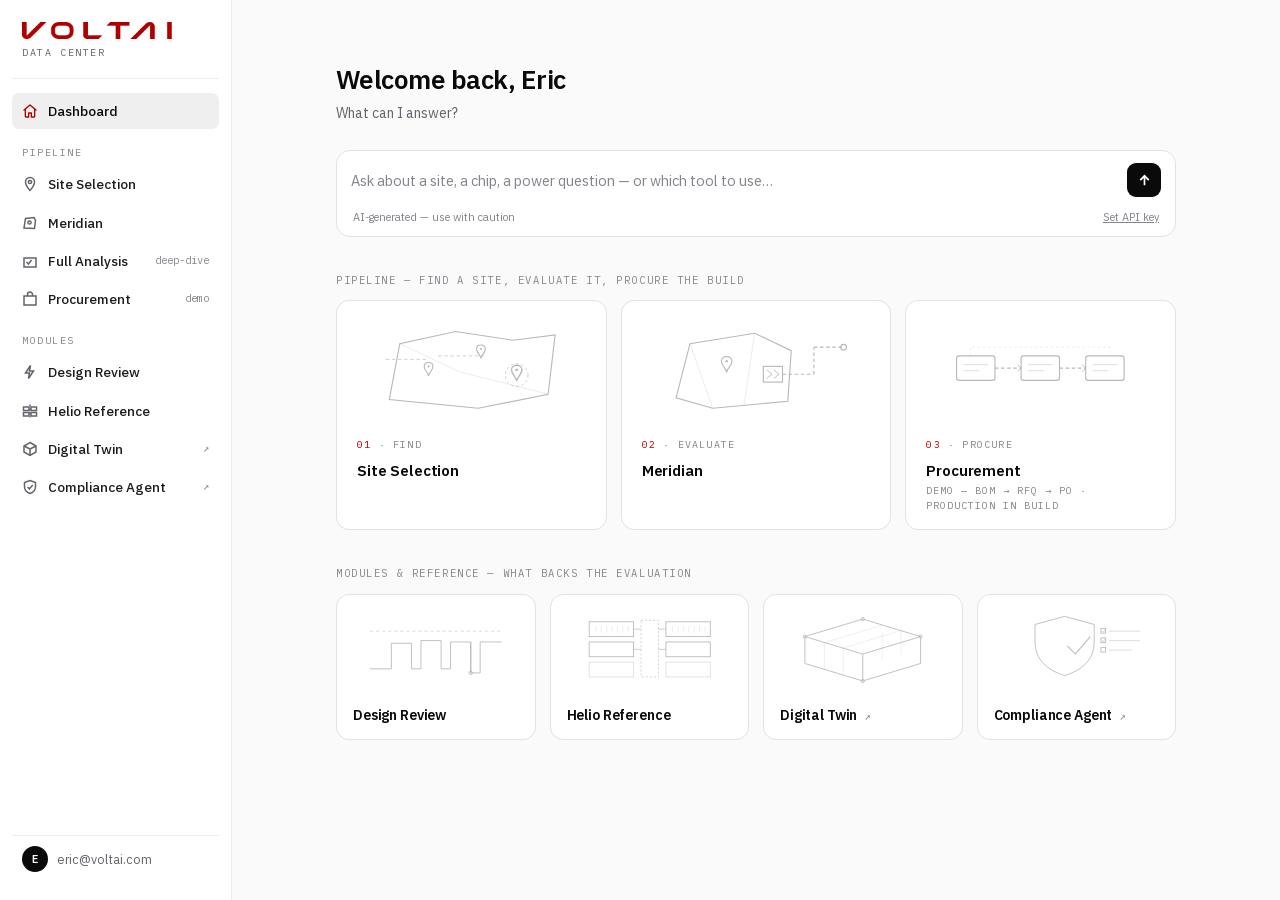
==== commit 350ca8fb: "meridian updates + minor issues fixes" ====
--- a/index.html
+++ b/index.html
@@ -587,11 +587,16 @@
           <path d="M8 1.5c-2.5 0-4.5 2-4.5 4.5 0 3.5 4.5 8.5 4.5 8.5s4.5-5 4.5-8.5c0-2.5-2-4.5-4.5-4.5Z" />
           <circle cx="8" cy="6" r="1.6" />
         </svg>Site Selection</a>
-      <a href="site-intelligence.html"><svg class="ic" viewBox="0 0 16 16" fill="none" stroke="currentColor"
+      <a href="meridian.html"><svg class="ic" viewBox="0 0 16 16" fill="none" stroke="currentColor"
           stroke-width="1.5">
           <path d="M2 13 3.5 3.5 12 2.5l1.5 3-1 8z" />
           <circle cx="7.5" cy="7.5" r="1.6" />
         </svg>Meridian</a>
+      <a href="site-intelligence.html"><svg class="ic" viewBox="0 0 16 16" fill="none" stroke="currentColor"
+          stroke-width="1.5">
+          <path d="M2 5h12v9H2z" />
+          <path d="m4.5 9 2 2 3-4" />
+        </svg>Full Analysis<span class="ext">deep-dive</span></a>
       <a href="procurement.html"><svg class="ic" viewBox="0 0 16 16" fill="none" stroke="currentColor"
           stroke-width="1.5">
           <path d="M2 5h12v9H2z" />
@@ -669,7 +674,7 @@
           <h2>Site Selection</h2>
         </a>
 
-        <a class="tool" href="site-intelligence.html">
+        <a class="tool" href="meridian.html">
           <div class="motif"><svg viewBox="0 0 220 110" fill="none" stroke="currentColor" stroke-width="1.3">
               <path d="M18 88 L34 26 L108 14 L150 34 L146 92 L60 100 Z" />
               <path d="M34 26 L60 100 M108 14 L96 96" stroke-width=".7" opacity=".45" />
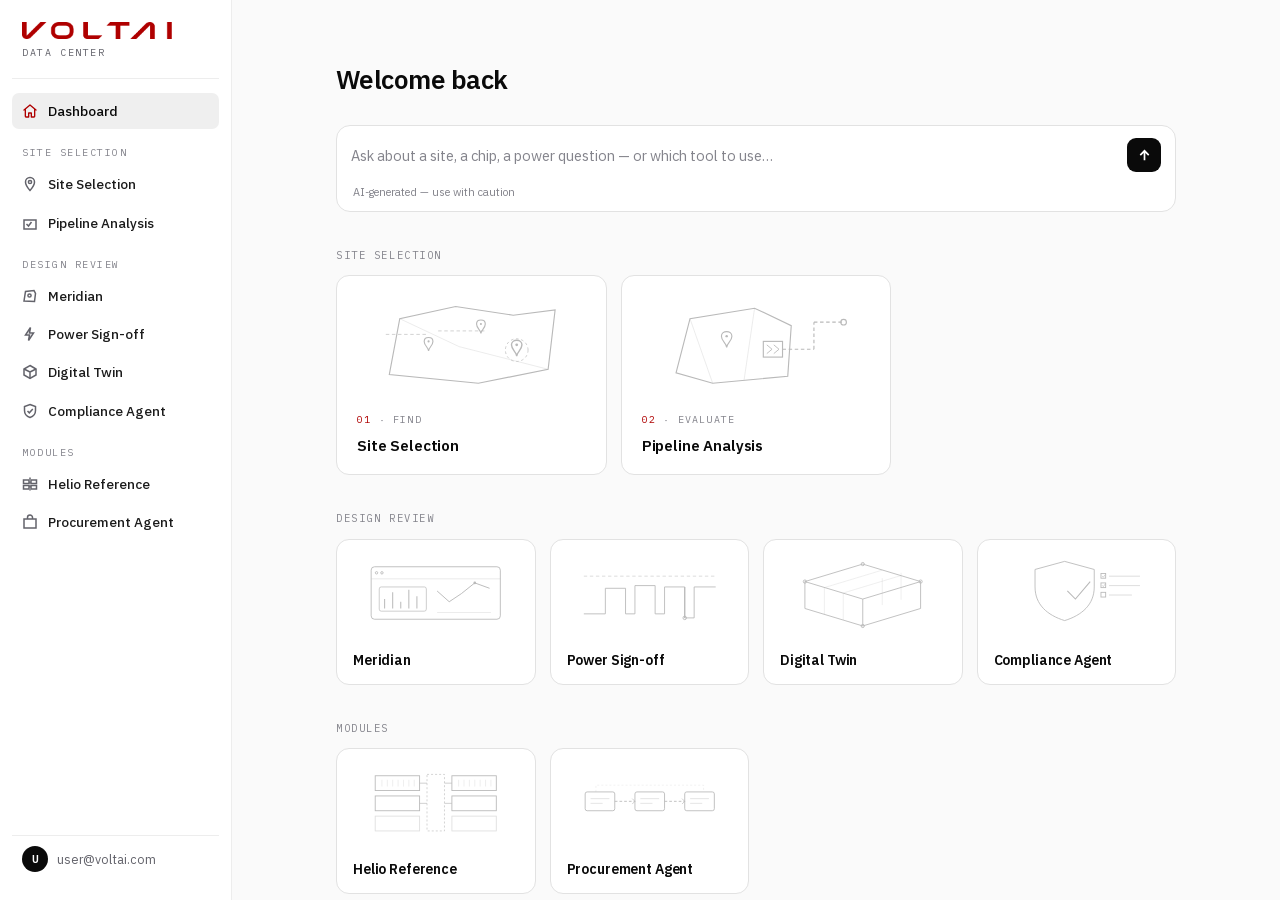
==== commit 942a8fe7: "update pipeline analysis + dashboard + chat flow + fix changes + load reqs from meridian" ====
--- a/index.html
+++ b/index.html
@@ -348,42 +348,6 @@
       text-decoration: underline
     }
 
-    .keyrow {
-      display: none;
-      padding: 10px 16px;
-      border-top: 1px solid var(--hairline);
-      gap: 8px;
-      align-items: center
-    }
-
-    .keyrow.on {
-      display: flex
-    }
-
-    .keyrow input {
-      flex: 1;
-      border: 1px solid var(--border);
-      border-radius: 7px;
-      padding: 7px 10px;
-      font-family: var(--m);
-      font-size: 12px
-    }
-
-    .keyrow button {
-      border: none;
-      background: var(--ink);
-      color: #fff;
-      border-radius: 7px;
-      padding: 7px 14px;
-      font-size: 12.5px;
-      cursor: pointer
-    }
-
-    .keyrow .hint {
-      font-size: 11px;
-      color: var(--faint)
-    }
-
     /* tool grid — graphic + title only */
     .grid-sep {
       font-family: var(--m);
@@ -581,7 +545,7 @@
         </svg>
         Dashboard
       </a>
-      <span class="sep">Pipeline</span>
+      <span class="sep">Site Selection</span>
       <a href="site-selection.html"><svg class="ic" viewBox="0 0 16 16" fill="none" stroke="currentColor"
           stroke-width="1.5">
           <path d="M8 1.5c-2.5 0-4.5 2-4.5 4.5 0 3.5 4.5 8.5 4.5 8.5s4.5-5 4.5-8.5c0-2.5-2-4.5-4.5-4.5Z" />
@@ -589,24 +553,30 @@
         </svg>Site Selection</a>
       <a href="meridian.html"><svg class="ic" viewBox="0 0 16 16" fill="none" stroke="currentColor"
           stroke-width="1.5">
+          <path d="M2 5h12v9H2z" />
+          <path d="m4.5 9 2 2 3-4" />
+        </svg>Pipeline Analysis</a>
+      <span class="sep">Design Review</span>
+      <a href="site-intelligence.html"><svg class="ic" viewBox="0 0 16 16" fill="none" stroke="currentColor"
+          stroke-width="1.5">
           <path d="M2 13 3.5 3.5 12 2.5l1.5 3-1 8z" />
           <circle cx="7.5" cy="7.5" r="1.6" />
         </svg>Meridian</a>
-      <a href="site-intelligence.html"><svg class="ic" viewBox="0 0 16 16" fill="none" stroke="currentColor"
-          stroke-width="1.5">
-          <path d="M2 5h12v9H2z" />
-          <path d="m4.5 9 2 2 3-4" />
-        </svg>Full Analysis<span class="ext">deep-dive</span></a>
-      <a href="procurement.html"><svg class="ic" viewBox="0 0 16 16" fill="none" stroke="currentColor"
-          stroke-width="1.5">
-          <path d="M2 5h12v9H2z" />
-          <path d="M5.5 5V3.5a2.5 2.5 0 0 1 5 0V5" />
-        </svg>Procurement<span class="ext">demo</span></a>
-      <span class="sep">Modules</span>
       <a href="power-signoff.html"><svg class="ic" viewBox="0 0 16 16" fill="none" stroke="currentColor"
           stroke-width="1.5">
           <path d="M8.5 1.5 3.5 9h4l-1 5.5 5-7.5h-4z" />
-        </svg>Design Review</a>
+        </svg>Power Sign-off</a>
+      <a href="http://51.21.243.237:5173/"><svg class="ic" viewBox="0 0 16 16"
+          fill="none" stroke="currentColor" stroke-width="1.5">
+          <path d="M8 1.5 14 5v6l-6 3.5L2 11V5z" />
+          <path d="M8 8 14 5M8 8 2 5M8 8v6.5" />
+        </svg>Digital Twin</a>
+      <a href="http://13.61.152.27/quick-check"><svg class="ic" viewBox="0 0 16 16"
+          fill="none" stroke="currentColor" stroke-width="1.5">
+          <path d="M8 1.5 13.5 3.5v4c0 3.5-2.5 6-5.5 7-3-1-5.5-3.5-5.5-7v-4z" />
+          <path d="m5.5 8 1.8 1.8L10.8 6" />
+        </svg>Compliance Agent</a>
+      <span class="sep">Modules</span>
       <a href="helio.html"><svg class="ic" viewBox="0 0 16 16" fill="none" stroke="currentColor" stroke-width="1.5">
           <rect x="1.5" y="4" width="5.5" height="3.5" />
           <rect x="9" y="4" width="5.5" height="3.5" />
@@ -614,24 +584,18 @@
           <rect x="9" y="9.5" width="5.5" height="3.5" />
           <path d="M8 1.5v13" stroke-dasharray="2 2" />
         </svg>Helio Reference</a>
-      <a href="http://51.21.243.237:5173/" target="_blank" rel="noopener"><svg class="ic" viewBox="0 0 16 16"
-          fill="none" stroke="currentColor" stroke-width="1.5">
-          <path d="M8 1.5 14 5v6l-6 3.5L2 11V5z" />
-          <path d="M8 8 14 5M8 8 2 5M8 8v6.5" />
-        </svg>Digital Twin<span class="ext">↗</span></a>
-      <a href="http://13.61.152.27/quick-check" target="_blank" rel="noopener"><svg class="ic" viewBox="0 0 16 16"
-          fill="none" stroke="currentColor" stroke-width="1.5">
-          <path d="M8 1.5 13.5 3.5v4c0 3.5-2.5 6-5.5 7-3-1-5.5-3.5-5.5-7v-4z" />
-          <path d="m5.5 8 1.8 1.8L10.8 6" />
-        </svg>Compliance Agent<span class="ext">↗</span></a>
+      <a href="procurement.html"><svg class="ic" viewBox="0 0 16 16" fill="none" stroke="currentColor"
+          stroke-width="1.5">
+          <path d="M2 5h12v9H2z" />
+          <path d="M5.5 5V3.5a2.5 2.5 0 0 1 5 0V5" />
+        </svg>Procurement Agent</a>
     </nav>
-    <div class="user"><span class="dot">E</span>eric@voltai.com</div>
+    <div class="user"><span class="dot">U</span>user@voltai.com</div>
   </aside>
 
   <main>
     <div class="wrap">
-      <h1>Welcome back, Eric</h1>
-      <div class="sub-greet">What can I answer?</div>
+      <h1>Welcome back</h1>
 
       <div class="chat">
         <div class="thread" id="thread"></div>
@@ -645,17 +609,12 @@
             </svg>
           </button>
         </div>
-        <div class="keyrow" id="keyrow">
-          <input id="key-in" type="password" placeholder="sk-ant-… (stored only in this browser)">
-          <button onclick="saveKey()">Save</button>
-        </div>
         <div class="chat-foot">
           <span>AI-generated — use with caution</span>
-          <button onclick="toggleKey()" id="key-toggle">Set API key</button>
         </div>
       </div>
 
-      <div class="grid-sep">Pipeline — find a site, evaluate it, procure the build</div>
+      <div class="grid-sep">Site Selection</div>
       <div class="tools">
         <a class="tool" href="site-selection.html">
           <div class="motif"><svg viewBox="0 0 220 110" fill="none" stroke="currentColor" stroke-width="1.3">
@@ -686,29 +645,27 @@
               <circle cx="76" cy="46" r="1.4" fill="currentColor" stroke="none" />
             </svg></div>
           <span class="step"><b>02</b> · Evaluate</span>
+          <h2>Pipeline Analysis</h2>
+        </a>
+      </div>
+
+      <div class="grid-sep">Design Review</div>
+      <div class="tools mods">
+        <a class="tool" href="site-intelligence.html">
+          <div class="motif"><svg viewBox="0 0 220 110" fill="none" stroke="currentColor" stroke-width="1.3">
+              <rect x="14" y="16" width="192" height="78" rx="5" />
+              <path d="M14 34 H206" stroke-width=".9" opacity=".5" />
+              <circle cx="22" cy="25" r="1.8" />
+              <circle cx="30" cy="25" r="1.8" />
+              <rect x="26" y="46" width="70" height="36" rx="3" opacity=".8" />
+              <path d="M34 78 L34 64 M46 78 L46 54 M58 78 L58 68 M70 78 L70 50 M82 78 L82 60" stroke-width="1.5" />
+              <path d="M112 52 L130 68 L148 56 L168 40 L190 48" stroke-width="1.4" />
+              <circle cx="168" cy="40" r="2" fill="currentColor" stroke="none" />
+              <path d="M112 84 H192" stroke-width=".8" opacity=".5" />
+            </svg></div>
           <h2>Meridian</h2>
         </a>
 
-        <a class="tool" href="procurement.html">
-          <div class="motif"><svg viewBox="0 0 220 110" fill="none" stroke="currentColor" stroke-width="1.3">
-              <rect x="14" y="40" width="44" height="28" rx="3" />
-              <rect x="88" y="40" width="44" height="28" rx="3" />
-              <rect x="162" y="40" width="44" height="28" rx="3" />
-              <path d="M58 54 H88 M132 54 H162" stroke-dasharray="4 3" />
-              <path d="M84 50 l4 4 -4 4 M158 50 l4 4 -4 4" stroke-width="1" />
-              <path d="M22 50 h28 M22 57 h18" stroke-width=".8" opacity=".7" />
-              <path d="M96 50 h28 M96 57 h18" stroke-width=".8" opacity=".7" />
-              <path d="M170 50 h28 M170 57 h18" stroke-width=".8" opacity=".7" />
-              <path d="M30 40 V30 h160 v10" stroke-width=".7" opacity=".4" stroke-dasharray="3 3" />
-            </svg></div>
-          <span class="step"><b>03</b> · Procure</span>
-          <h2>Procurement</h2>
-          <span class="tag-soon">Demo — BOM → RFQ → PO · production in build</span>
-        </a>
-      </div>
-
-      <div class="grid-sep">Modules &amp; reference — what backs the evaluation</div>
-      <div class="tools mods">
         <a class="tool" href="power-signoff.html">
           <div class="motif"><svg viewBox="0 0 220 110" fill="none" stroke="currentColor" stroke-width="1.3">
               <path d="M12 30 H208" stroke-dasharray="5 4" stroke-width=".9" opacity=".8" />
@@ -718,9 +675,41 @@
               <path d="M162 46 L162 92" stroke-width="1.6" />
               <circle cx="162" cy="92" r="2.6" />
             </svg></div>
-          <h2>Design Review</h2>
+          <h2>Power Sign-off</h2>
         </a>
 
+        <a class="tool" href="http://51.21.243.237:5173/">
+          <div class="motif"><svg viewBox="0 0 220 110" fill="none" stroke="currentColor" stroke-width="1.3">
+              <path d="M110 12 L196 38 L110 64 L24 38 Z" />
+              <path d="M24 38 V78 L110 104 L196 78 V38" />
+              <path d="M110 64 V104" />
+              <path d="M53 47 L139 21 M81 55 L167 29" stroke-width=".7" opacity=".5" />
+              <path d="M53 47 V87 M81 55 V95 M139 73 V33 M167 65 V25" stroke-width=".7" opacity=".5" />
+              <circle cx="110" cy="12" r="2.4" />
+              <circle cx="196" cy="38" r="2.4" />
+              <circle cx="24" cy="38" r="2.4" />
+              <circle cx="110" cy="104" r="2.4" />
+            </svg></div>
+          <h2>Digital Twin</h2>
+        </a>
+
+        <a class="tool" href="http://13.61.152.27/quick-check">
+          <div class="motif"><svg viewBox="0 0 220 110" fill="none" stroke="currentColor" stroke-width="1.3">
+              <path d="M74 8 L118 20 v26 c0 26 -18 42 -44 50 C48 88 30 72 30 46 V20 Z" transform="translate(18 0)" />
+              <path d="m78 52 12 12 22 -26" transform="translate(18 0)" stroke-width="1.6" />
+              <path d="M158 30 h46 M158 44 h46 M158 58 h34" stroke-width="1" opacity=".7" />
+              <rect x="146" y="26" width="7" height="7" />
+              <path d="m147.5 29.5 2 2 3-4" stroke-width=".9" />
+              <rect x="146" y="40" width="7" height="7" />
+              <path d="m147.5 43.5 2 2 3-4" stroke-width=".9" />
+              <rect x="146" y="54" width="7" height="7" />
+            </svg></div>
+          <h2>Compliance Agent</h2>
+        </a>
+      </div>
+
+      <div class="grid-sep">Modules</div>
+      <div class="tools mods">
         <a class="tool" href="helio.html">
           <div class="motif"><svg viewBox="0 0 220 110" fill="none" stroke="currentColor" stroke-width="1.3">
               <rect x="97" y="14" width="26" height="84" stroke-dasharray="3 3" stroke-width=".9" />
@@ -739,33 +728,19 @@
           <h2>Helio Reference</h2>
         </a>
 
-        <a class="tool" href="http://51.21.243.237:5173/" target="_blank" rel="noopener">
+        <a class="tool" href="procurement.html">
           <div class="motif"><svg viewBox="0 0 220 110" fill="none" stroke="currentColor" stroke-width="1.3">
-              <path d="M110 12 L196 38 L110 64 L24 38 Z" />
-              <path d="M24 38 V78 L110 104 L196 78 V38" />
-              <path d="M110 64 V104" />
-              <path d="M53 47 L139 21 M81 55 L167 29" stroke-width=".7" opacity=".5" />
-              <path d="M53 47 V87 M81 55 V95 M139 73 V33 M167 65 V25" stroke-width=".7" opacity=".5" />
-              <circle cx="110" cy="12" r="2.4" />
-              <circle cx="196" cy="38" r="2.4" />
-              <circle cx="24" cy="38" r="2.4" />
-              <circle cx="110" cy="104" r="2.4" />
+              <rect x="14" y="40" width="44" height="28" rx="3" />
+              <rect x="88" y="40" width="44" height="28" rx="3" />
+              <rect x="162" y="40" width="44" height="28" rx="3" />
+              <path d="M58 54 H88 M132 54 H162" stroke-dasharray="4 3" />
+              <path d="M84 50 l4 4 -4 4 M158 50 l4 4 -4 4" stroke-width="1" />
+              <path d="M22 50 h28 M22 57 h18" stroke-width=".8" opacity=".7" />
+              <path d="M96 50 h28 M96 57 h18" stroke-width=".8" opacity=".7" />
+              <path d="M170 50 h28 M170 57 h18" stroke-width=".8" opacity=".7" />
+              <path d="M30 40 V30 h160 v10" stroke-width=".7" opacity=".4" stroke-dasharray="3 3" />
             </svg></div>
-          <h2>Digital Twin <span class="ext">↗</span></h2>
-        </a>
-
-        <a class="tool" href="http://13.61.152.27/quick-check" target="_blank" rel="noopener">
-          <div class="motif"><svg viewBox="0 0 220 110" fill="none" stroke="currentColor" stroke-width="1.3">
-              <path d="M74 8 L118 20 v26 c0 26 -18 42 -44 50 C48 88 30 72 30 46 V20 Z" transform="translate(18 0)" />
-              <path d="m78 52 12 12 22 -26" transform="translate(18 0)" stroke-width="1.6" />
-              <path d="M158 30 h46 M158 44 h46 M158 58 h34" stroke-width="1" opacity=".7" />
-              <rect x="146" y="26" width="7" height="7" />
-              <path d="m147.5 29.5 2 2 3-4" stroke-width=".9" />
-              <rect x="146" y="40" width="7" height="7" />
-              <path d="m147.5 43.5 2 2 3-4" stroke-width=".9" />
-              <rect x="146" y="54" width="7" height="7" />
-            </svg></div>
-          <h2>Compliance Agent <span class="ext">↗</span></h2>
+          <h2>Procurement Agent</h2>
         </a>
       </div>
     </div>
@@ -773,30 +748,25 @@
 
   <script>
     // ── Claude-powered dashboard chat ─────────────────────────────────────────
-    // Calls the Anthropic API directly from the browser. The API key is entered
-    // by the user and kept in localStorage only — never committed, never sent
-    // anywhere except api.anthropic.com.
-    const SYSTEM = `You are the assistant on Voltai's Data Center dashboard — an internal toolkit organized as a pipeline: find a site, evaluate it, procure the build. Be concise and direct.
-Pipeline (relative links work):
-- Site Selection (site-selection.html): map + tracker of candidate powered sites (pipeline and prospecting, synced from the team's site sheet). Click a site to evaluate it in Meridian.
+    // Calls the Anthropic API directly from the browser with a built-in key.
+    const BUILTIN_KEY = 'ANTHROPIC_KEY_REMOVED';
+    const SYSTEM = `You are the assistant on Voltai's Data Center dashboard — an internal toolkit for finding a site, evaluating it, and reviewing its design. Be concise and direct.
+Site Selection (relative links work):
+- Site Selection (site-selection.html): map + tracker of candidate powered sites (pipeline and prospecting, synced from the team's site sheet). Click a site to evaluate it.
+- Pipeline Analysis (meridian.html): guided evaluation — takes site, chip, and workload requirements and ranks candidate sites on readiness, economics, and risk.
+Design Review:
 - Meridian (site-intelligence.html): the core product — takes a utility study or site power claim and evaluates compute readiness: per-chip compute design, MFU at scale, workload power verdicts, envelope check, economics sensitivity, off-taker spec sheet.
-- Procurement (procurement.html): demo of the BOM → RFQ → PO flow — receives Meridian's Build-tab BOM, matches lines to a vendor library, drafts printable RFQs. Production version (equipment-library backed) is in build.
-Modules & reference:
-- Design Review (power-signoff.html): the deep-dive review bench behind Meridian's inline verdict — a facility electrical design (scaled Helio block or the EPC's actual values) stress-tested against AI workload transients (UPS/genset/BESS, ramp, oscillation), pass/warn/fail. Power sign-off is the first review dimension; cooling and network are roadmap.
+- Power Sign-off (power-signoff.html): the deep-dive review bench behind Meridian's inline verdict — a facility electrical design (scaled Helio block or the EPC's actual values) stress-tested against AI workload transients (UPS/genset/BESS, ramp, oscillation), pass/warn/fail. Power sign-off is the first review dimension; cooling and network are roadmap.
+- Digital Twin: interactive 3D facility simulator (not currently linked from the dashboard).
+- Compliance Agent: upload documents, run compliance checks against frameworks (ASHRAE TC9.9, NVIDIA DSX CDU, IEC) (not currently linked from the dashboard).
+Modules:
 - Helio Reference (helio.html): the 2N reference architecture (10→100 MW block) Meridian validates against.
-- Digital Twin (http://51.21.243.237:5173/): interactive 3D facility simulator.
-- Compliance Agent (http://13.61.152.27/quick-check): upload documents, run compliance checks against frameworks (ASHRAE TC9.9, NVIDIA DSX CDU, IEC).
+- Procurement Agent (procurement.html): demo of the BOM → RFQ → PO flow — receives Meridian's Build-tab BOM, matches lines to a vendor library, drafts printable RFQs. Production version (equipment-library backed) is in build.
 Key concepts you can explain: training vs inference power behavior, MFU, synchronized fleet transients, chip power profiles (GB300 on-board smoothing), the envelope check, supply vs demand. When a question is better answered inside a tool, say which tool and why.`;
 
     const chatMessages = [];
     let busy = false;
 
-    function getKey() { return localStorage.getItem('anthropic_key') || ''; }
-    function toggleKey() { document.getElementById('keyrow').classList.toggle('on'); }
-    function saveKey() {
-      const v = document.getElementById('key-in').value.trim();
-      if (v) { localStorage.setItem('anthropic_key', v); document.getElementById('keyrow').classList.remove('on'); bubble('bot', 'API key saved (this browser only). Ask away.'); }
-    }
     function bubble(cls, text) {
       const t = document.getElementById('thread');
       t.classList.add('on');
@@ -812,7 +782,6 @@
       const inp = document.getElementById('chat-in');
       const text = inp.value.trim();
       if (!text) return;
-      if (!getKey()) { document.getElementById('keyrow').classList.add('on'); bubble('err', 'Set your Anthropic API key first (bottom right) — it stays in this browser.'); return; }
       inp.value = '';
       bubble('user', text);
       chatMessages.push({ role: 'user', content: text });
@@ -823,7 +792,7 @@
           method: 'POST',
           headers: {
             'content-type': 'application/json',
-            'x-api-key': getKey(),
+            'x-api-key': BUILTIN_KEY,
             'anthropic-version': '2023-06-01',
             'anthropic-dangerous-direct-browser-access': 'true',
           },
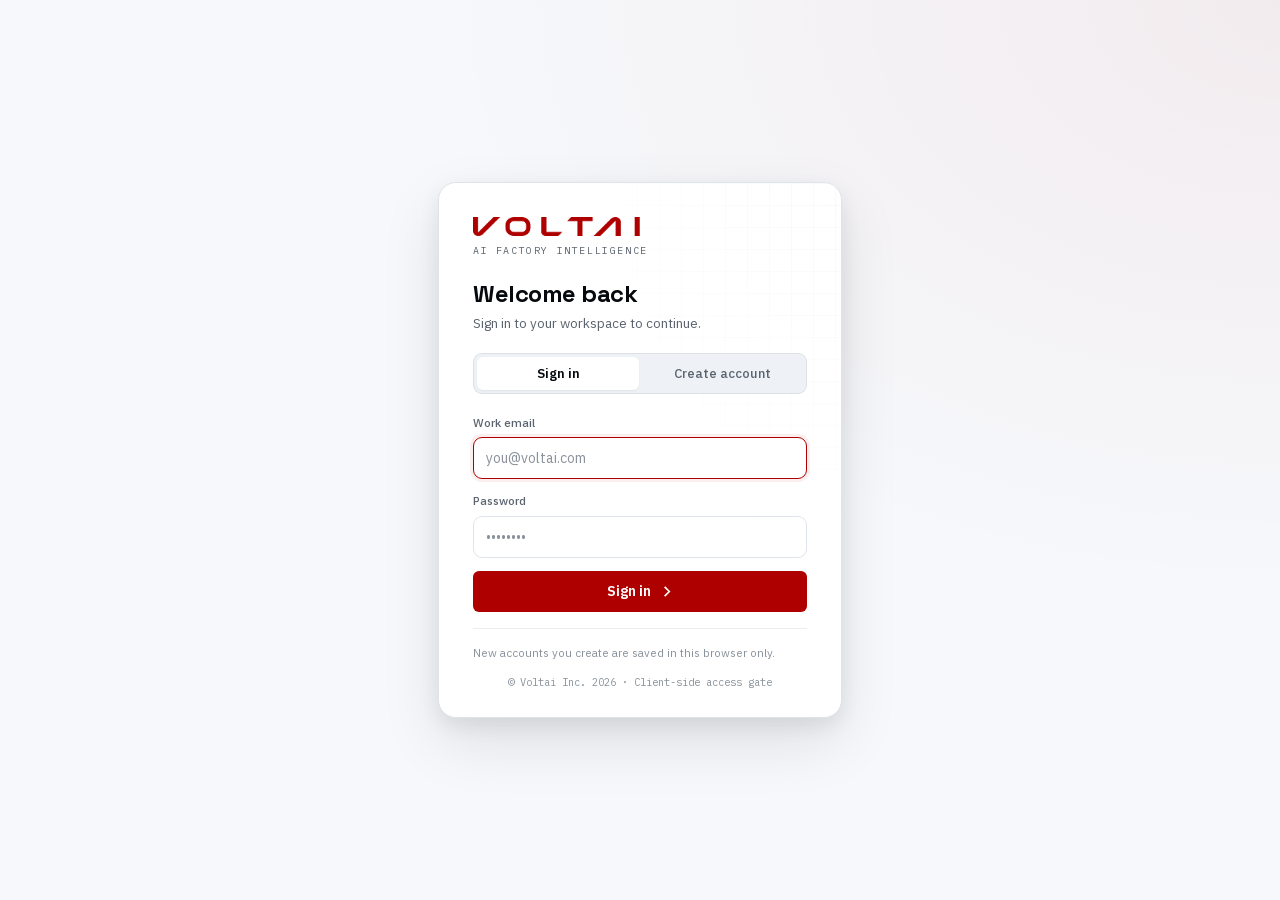
==== commit 48961b7e: "add login layer" ====
--- a/index.html
+++ b/index.html
@@ -527,6 +527,8 @@
       }
     }
   </style>
+  <script src="accounts.js"></script>
+  <script src="auth.js"></script>
 </head>
 
 <body>
@@ -551,7 +553,7 @@
           <path d="M8 1.5c-2.5 0-4.5 2-4.5 4.5 0 3.5 4.5 8.5 4.5 8.5s4.5-5 4.5-8.5c0-2.5-2-4.5-4.5-4.5Z" />
           <circle cx="8" cy="6" r="1.6" />
         </svg>Site Selection</a>
-      <a href="meridian.html"><svg class="ic" viewBox="0 0 16 16" fill="none" stroke="currentColor"
+      <a href="pipeline-analysis.html"><svg class="ic" viewBox="0 0 16 16" fill="none" stroke="currentColor"
           stroke-width="1.5">
           <path d="M2 5h12v9H2z" />
           <path d="m4.5 9 2 2 3-4" />
@@ -633,7 +635,7 @@
           <h2>Site Selection</h2>
         </a>
 
-        <a class="tool" href="meridian.html">
+        <a class="tool" href="pipeline-analysis.html">
           <div class="motif"><svg viewBox="0 0 220 110" fill="none" stroke="currentColor" stroke-width="1.3">
               <path d="M18 88 L34 26 L108 14 L150 34 L146 92 L60 100 Z" />
               <path d="M34 26 L60 100 M108 14 L96 96" stroke-width=".7" opacity=".45" />
@@ -753,7 +755,7 @@
     const SYSTEM = `You are the assistant on Voltai's Data Center dashboard — an internal toolkit for finding a site, evaluating it, and reviewing its design. Be concise and direct.
 Site Selection (relative links work):
 - Site Selection (site-selection.html): map + tracker of candidate powered sites (pipeline and prospecting, synced from the team's site sheet). Click a site to evaluate it.
-- Pipeline Analysis (meridian.html): guided evaluation — takes site, chip, and workload requirements and ranks candidate sites on readiness, economics, and risk.
+- Pipeline Analysis (pipeline-analysis.html): guided evaluation — takes site, chip, and workload requirements and ranks candidate sites on readiness, economics, and risk.
 Design Review:
 - Meridian (site-intelligence.html): the core product — takes a utility study or site power claim and evaluates compute readiness: per-chip compute design, MFU at scale, workload power verdicts, envelope check, economics sensitivity, off-taker spec sheet.
 - Power Sign-off (power-signoff.html): the deep-dive review bench behind Meridian's inline verdict — a facility electrical design (scaled Helio block or the EPC's actual values) stress-tested against AI workload transients (UPS/genset/BESS, ramp, oscillation), pass/warn/fail. Power sign-off is the first review dimension; cooling and network are roadmap.
